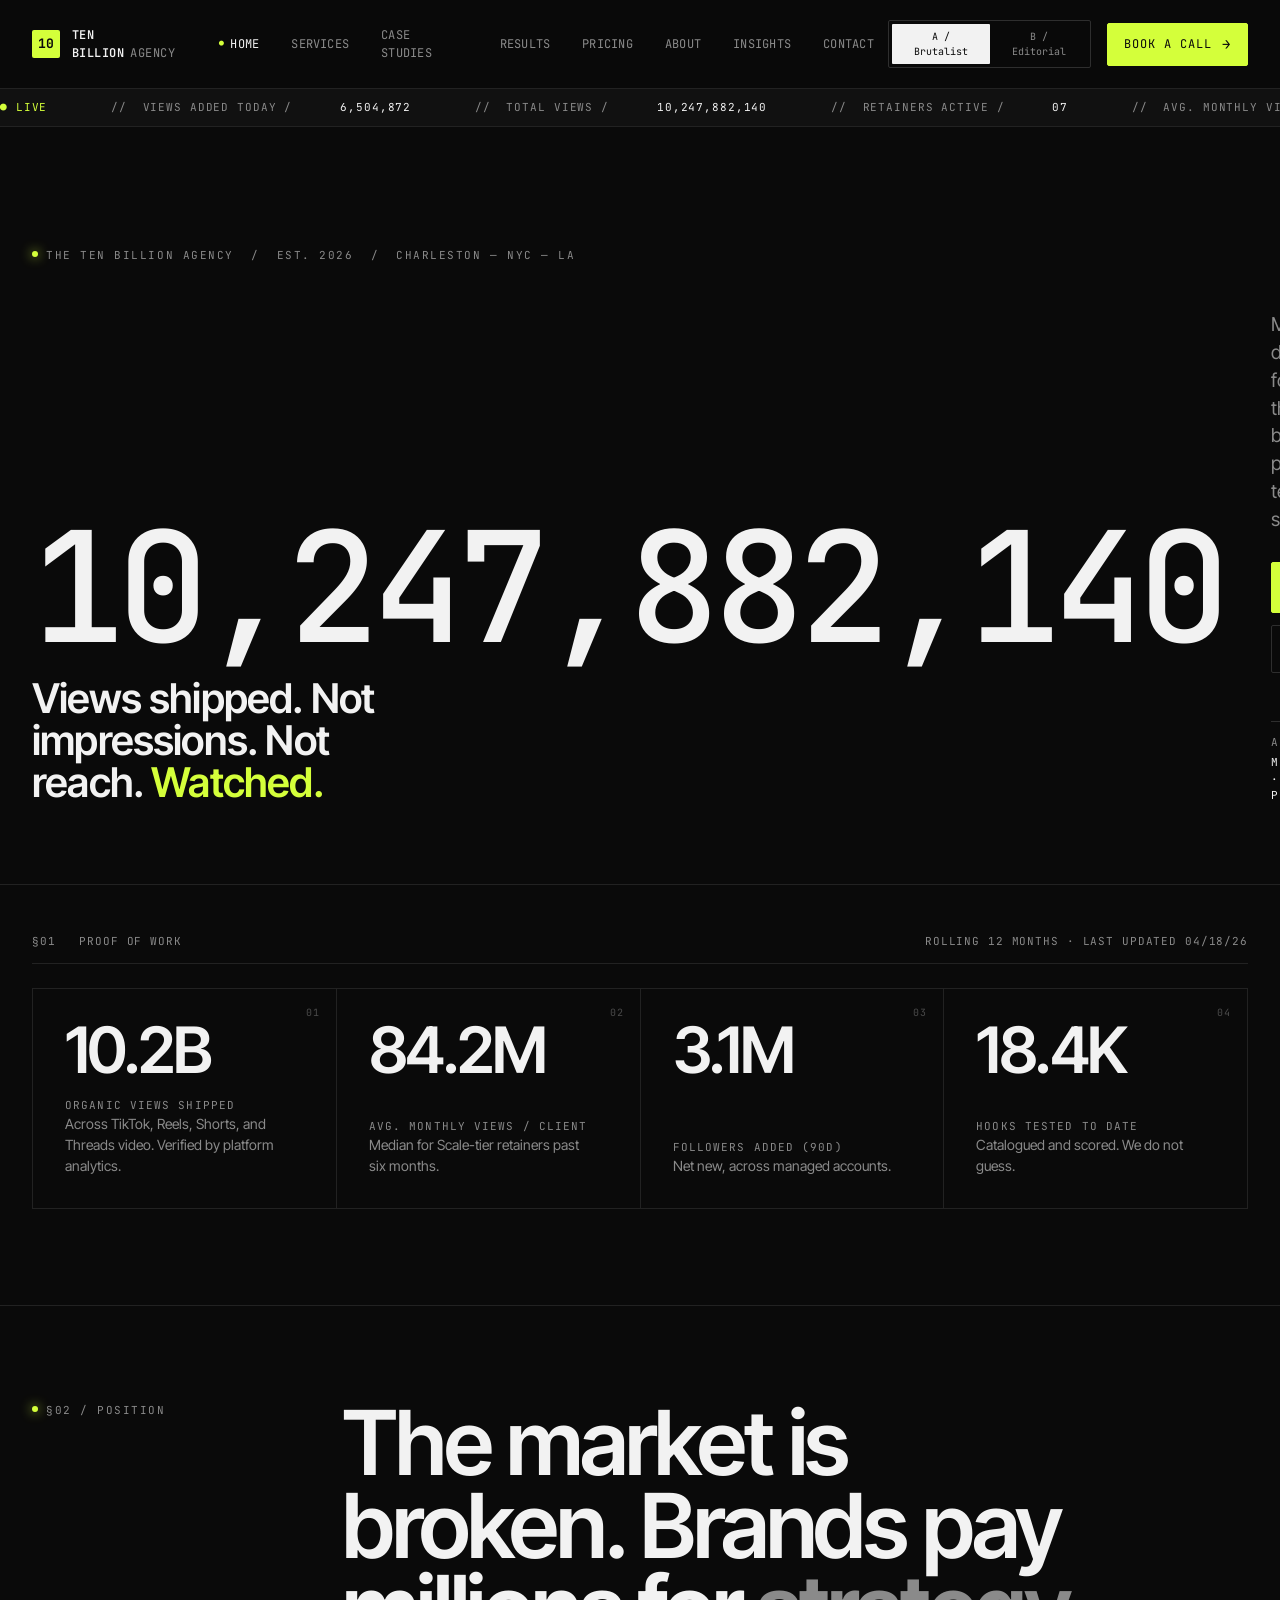
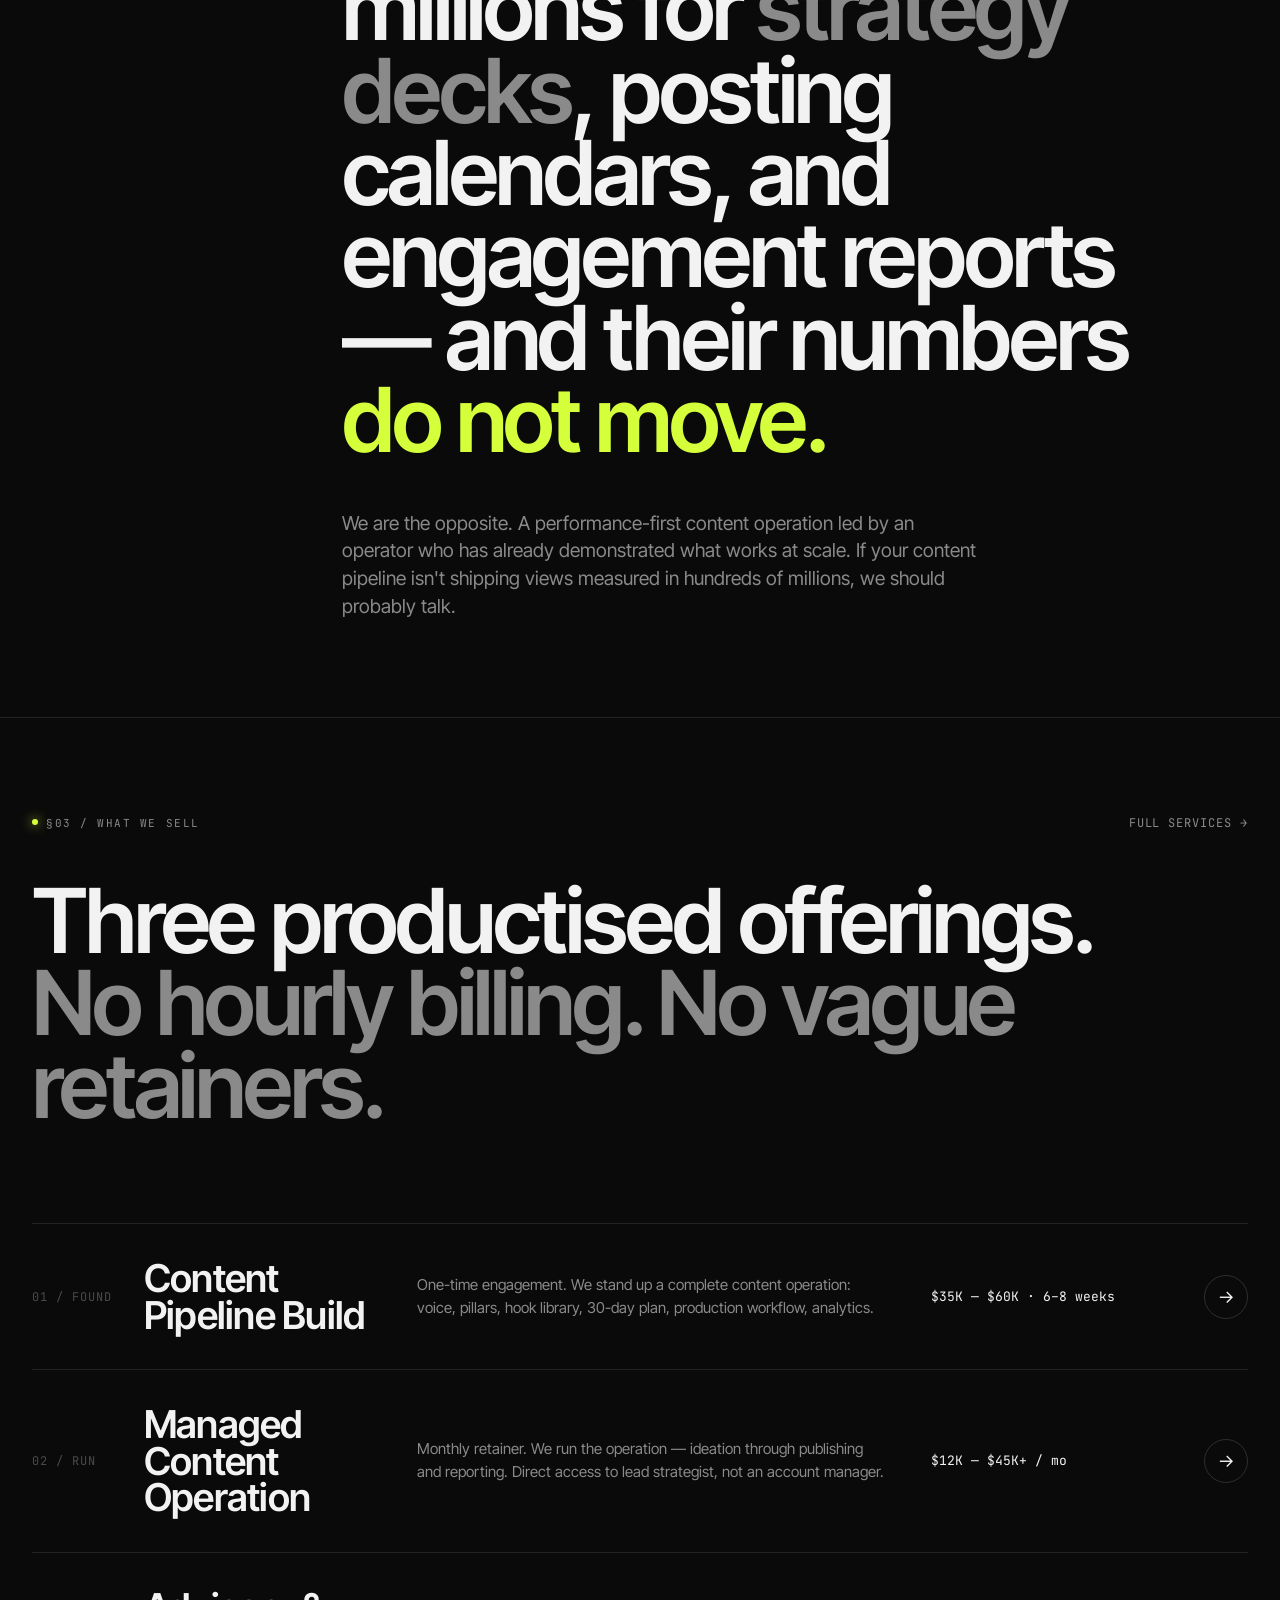
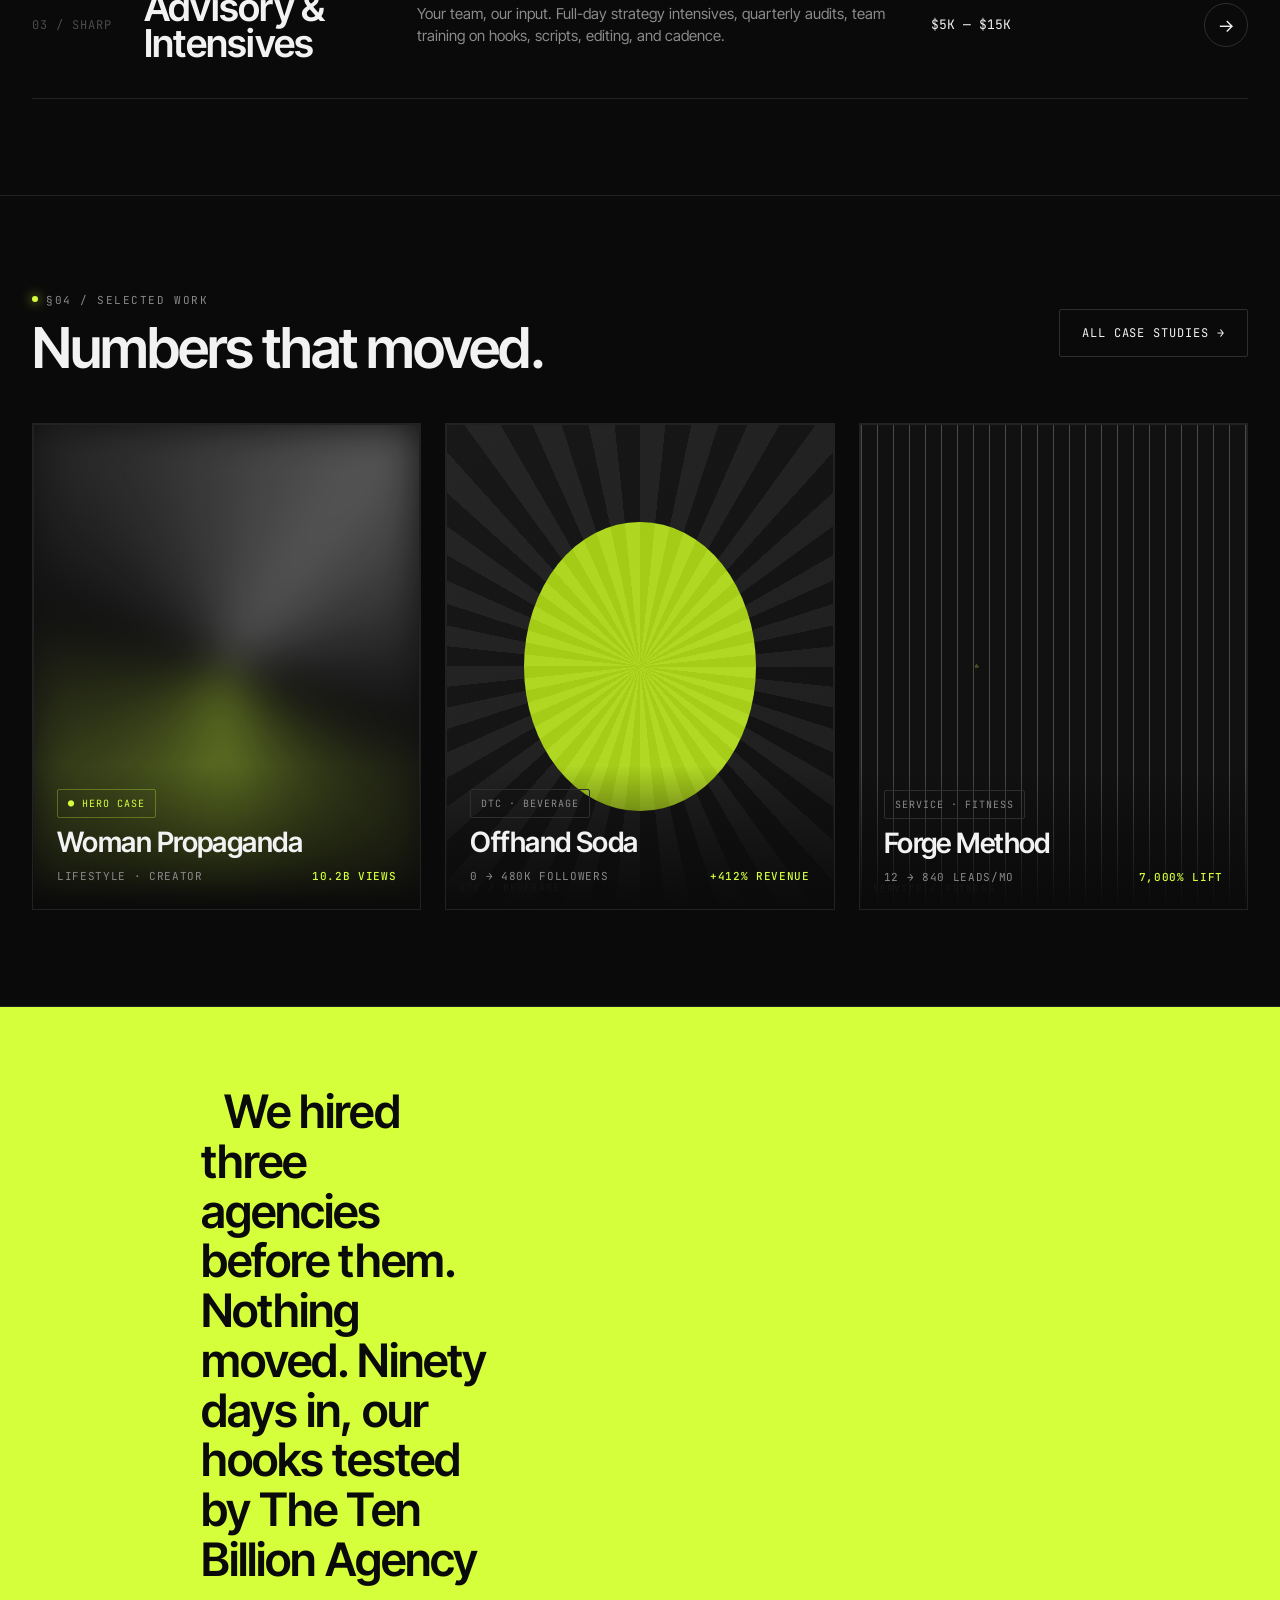
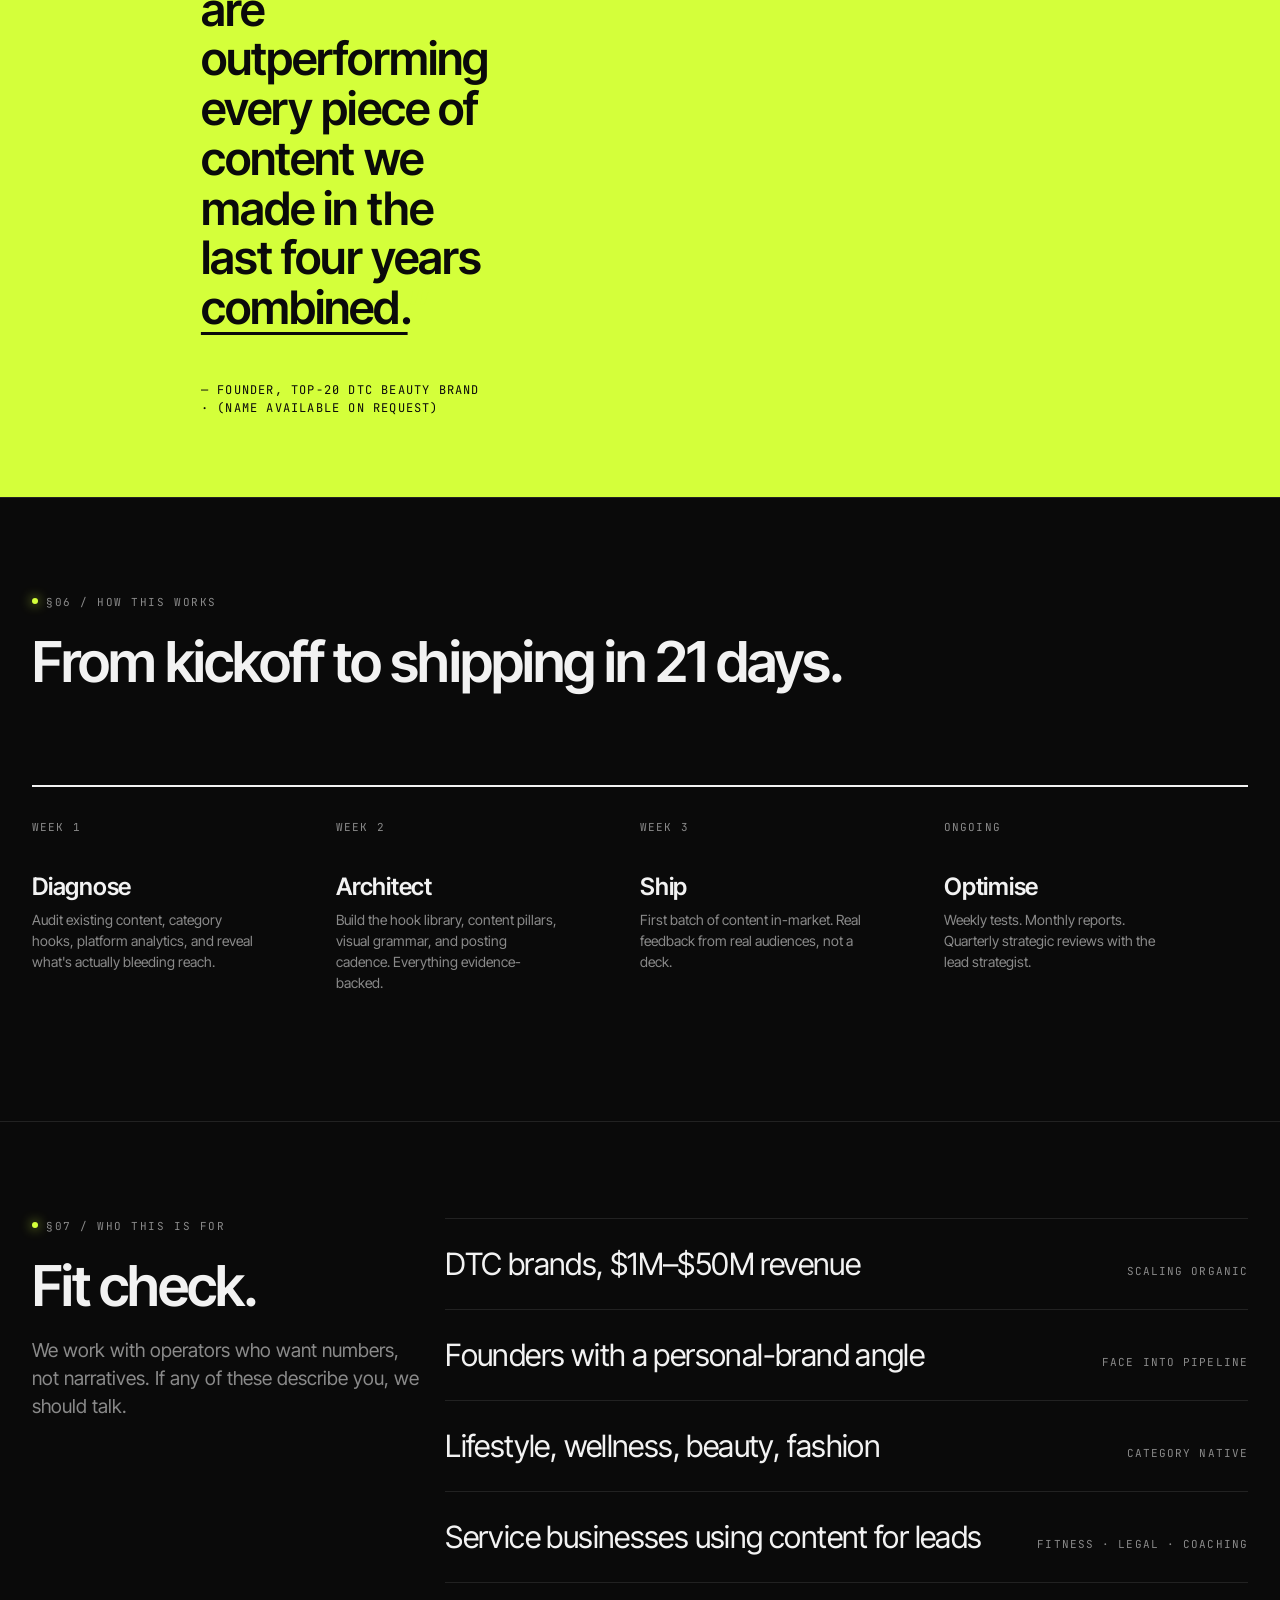
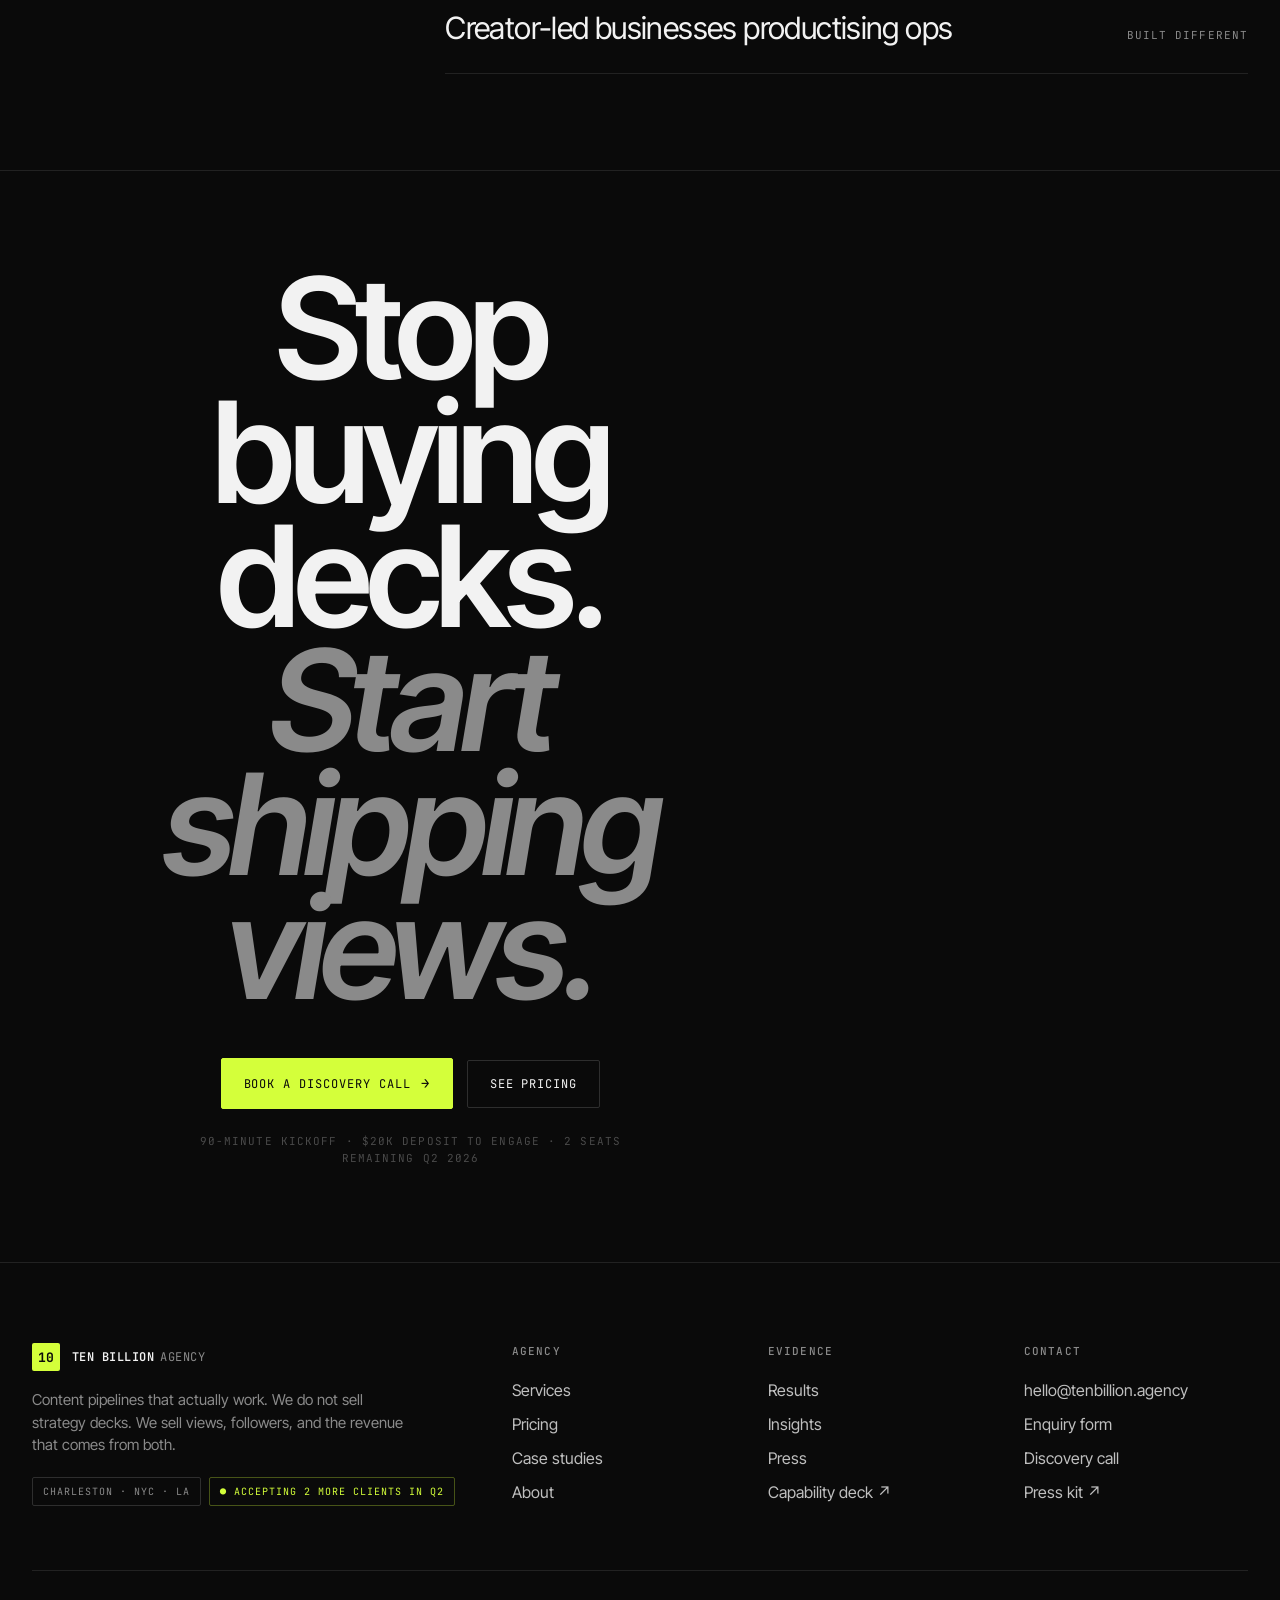
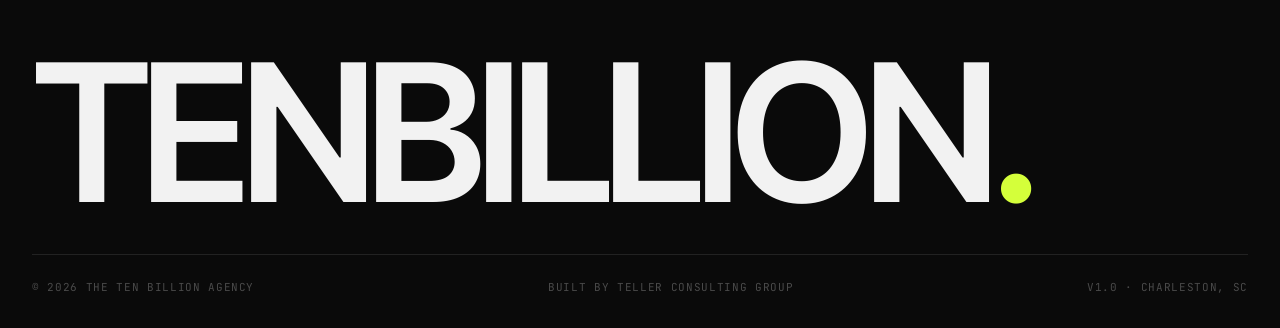
==== index.html @ 40daa2c4 "Implement index.html for The Ten Billion Agency Self-contained home page with inline CSS/JS. Include" ====
<!DOCTYPE html>
<html lang="en" data-direction="a">
<head>
<meta charset="UTF-8" />
<meta name="viewport" content="width=device-width, initial-scale=1.0" />
<title>The Ten Billion Agency — Content pipelines that actually work</title>
<link rel="preconnect" href="https://fonts.googleapis.com">
<link rel="preconnect" href="https://fonts.gstatic.com" crossorigin>
<link href="https://fonts.googleapis.com/css2?family=Inter+Tight:wght@400;500;600;700&family=Instrument+Serif:ital@0;1&family=JetBrains+Mono:wght@400;500;600&display=swap" rel="stylesheet">
<style>
/* ============================================================
   THE TEN BILLION AGENCY
   Two directions switched via [data-direction="a"|"b"] on <html>
   A = Performance Brutalist (black + lime)
   B = Editorial Operator (off-white + ink + lime accent)
   ============================================================ */

:root {
  --lime: #d4ff3a;
  --lime-dim: #b8e030;
  --mono: 'JetBrains Mono', ui-monospace, SFMono-Regular, Menlo, monospace;
  --grotesk: 'Neue Haas Grotesk Text Pro', 'Inter Tight', 'Helvetica Neue', Helvetica, Arial, sans-serif;
  --display: 'Instrument Serif', 'Times New Roman', serif;
  --ease: cubic-bezier(0.22, 1, 0.36, 1);
}

/* Direction A — Performance Brutalist */
html[data-direction="a"] {
  --bg: #0a0a0a;
  --bg-2: #111111;
  --bg-3: #181818;
  --fg: #f2f2f2;
  --fg-dim: #8a8a8a;
  --fg-mute: #4a4a4a;
  --rule: #222;
  --rule-strong: #2e2e2e;
  --accent: var(--lime);
  --accent-ink: #0a0a0a;
  --headline-font: var(--grotesk);
  --headline-weight: 600;
  --headline-tracking: -0.035em;
}

/* Direction B — Editorial Operator */
html[data-direction="b"] {
  --bg: #f3efe7;
  --bg-2: #ece7dc;
  --bg-3: #e3ddce;
  --fg: #141210;
  --fg-dim: #5c554b;
  --fg-mute: #928a7c;
  --rule: #d4ccbb;
  --rule-strong: #a89f8d;
  --accent: #1a1714;
  --accent-ink: var(--lime);
  --headline-font: var(--display);
  --headline-weight: 400;
  --headline-tracking: -0.02em;
}

* { box-sizing: border-box; margin: 0; padding: 0; }
html, body { background: var(--bg); color: var(--fg); }
body {
  font-family: var(--grotesk);
  font-size: 16px;
  line-height: 1.5;
  -webkit-font-smoothing: antialiased;
  -moz-osx-font-smoothing: grayscale;
  transition: background 0.4s var(--ease), color 0.4s var(--ease);
  min-height: 100vh;
  overflow-x: hidden;
}

a { color: inherit; text-decoration: none; }
img, svg { display: block; max-width: 100%; }
button { font: inherit; color: inherit; background: none; border: 0; cursor: pointer; }
input, textarea, select { font: inherit; color: inherit; }

/* ─────────────── TYPE ─────────────── */
.mono { font-family: var(--mono); font-feature-settings: "ss01", "zero"; }
.eyebrow {
  font-family: var(--mono);
  font-size: 11px;
  letter-spacing: 0.14em;
  text-transform: uppercase;
  color: var(--fg-dim);
}
.eyebrow .dot {
  display: inline-block; width: 6px; height: 6px; border-radius: 50%;
  background: var(--lime); margin-right: 8px; vertical-align: 2px;
  box-shadow: 0 0 12px var(--lime);
}

h1, h2, h3, h4 {
  font-family: var(--headline-font);
  font-weight: var(--headline-weight);
  letter-spacing: var(--headline-tracking);
  line-height: 0.95;
  text-wrap: balance;
}
html[data-direction="b"] h1,
html[data-direction="b"] h2,
html[data-direction="b"] h3 { line-height: 1.02; }

.display-xl { font-size: clamp(64px, 11vw, 180px); letter-spacing: -0.045em; line-height: 0.88; }
.display-lg { font-size: clamp(48px, 7vw, 112px); letter-spacing: -0.035em; line-height: 0.92; }
.display-md { font-size: clamp(36px, 4.4vw, 72px); line-height: 0.98; }
.display-sm { font-size: clamp(28px, 2.6vw, 44px); }

.lede {
  font-size: clamp(18px, 1.5vw, 22px);
  line-height: 1.45;
  color: var(--fg-dim);
  max-width: 58ch;
  text-wrap: pretty;
}
html[data-direction="b"] .lede { color: var(--fg); opacity: 0.72; }

/* ─────────────── LAYOUT ─────────────── */
.wrap { width: 100%; max-width: 1480px; margin: 0 auto; padding: 0 32px; }
@media (max-width: 720px) { .wrap { padding: 0 20px; } }

section { padding: 96px 0; border-top: 1px solid var(--rule); }
section.flush { padding: 0; border-top: 0; }
section:first-of-type { border-top: 0; }

.grid { display: grid; gap: 24px; }
.grid-12 { grid-template-columns: repeat(12, 1fr); }
.grid-6  { grid-template-columns: repeat(6, 1fr); }
.grid-4  { grid-template-columns: repeat(4, 1fr); }
.grid-3  { grid-template-columns: repeat(3, 1fr); }
.grid-2  { grid-template-columns: 1fr 1fr; }

@media (max-width: 960px) {
  .grid-12, .grid-6 { grid-template-columns: repeat(6, 1fr); }
  .grid-4, .grid-3 { grid-template-columns: repeat(2, 1fr); }
  .grid-2 { grid-template-columns: 1fr; }
}
@media (max-width: 600px) {
  .grid-12, .grid-6, .grid-4, .grid-3 { grid-template-columns: 1fr; }
  section { padding: 64px 0; }
}

.col-6 { grid-column: span 6; }
.col-4 { grid-column: span 4; }
.col-3 { grid-column: span 3; }
.col-8 { grid-column: span 8; }
.col-12 { grid-column: span 12; }
@media (max-width: 960px) { .col-8, .col-6, .col-4, .col-3 { grid-column: span 6; } }
@media (max-width: 600px) { .col-8, .col-6, .col-4, .col-3 { grid-column: span 1; } }

/* ─────────────── NAV ─────────────── */
.nav {
  position: sticky; top: 0; z-index: 50;
  background: color-mix(in oklab, var(--bg), transparent 8%);
  backdrop-filter: blur(14px);
  border-bottom: 1px solid var(--rule);
}
.nav-inner {
  display: flex; align-items: center; justify-content: space-between;
  padding: 18px 32px;
}
.logo {
  display: flex; align-items: center; gap: 12px;
  font-family: var(--mono); font-size: 12px; letter-spacing: 0.04em;
  text-transform: uppercase;
}
.logo-mark {
  width: 28px; height: 28px;
  display: grid; place-items: center;
  background: var(--accent); color: var(--accent-ink);
  font-family: var(--mono); font-size: 13px; font-weight: 700;
  letter-spacing: -0.02em;
  border-radius: 2px;
}
html[data-direction="b"] .logo-mark { border-radius: 50%; }
.logo-name strong { font-weight: 600; }
.logo-name span { color: var(--fg-dim); margin-left: 6px; }

.nav-links {
  display: flex; gap: 4px; align-items: center;
  font-family: var(--mono); font-size: 12px; letter-spacing: 0.02em;
  text-transform: uppercase;
}
.nav-links a {
  padding: 8px 14px; border-radius: 2px;
  color: var(--fg-dim);
  transition: color 0.2s, background 0.2s;
}
.nav-links a:hover { color: var(--fg); }
.nav-links a.active { color: var(--fg); }
.nav-links a.active::before {
  content: "●"; color: var(--lime); margin-right: 6px; font-size: 8px;
  vertical-align: 2px;
}

.nav-right { display: flex; align-items: center; gap: 16px; }

/* Direction toggle */
.dir-toggle {
  display: flex; align-items: center; gap: 0;
  padding: 3px; border: 1px solid var(--rule-strong);
  border-radius: 2px;
  font-family: var(--mono); font-size: 10px; letter-spacing: 0.08em;
  text-transform: uppercase;
}
.dir-toggle button {
  padding: 5px 10px; color: var(--fg-dim);
  border-radius: 1px;
  transition: all 0.2s;
}
.dir-toggle button.on { background: var(--fg); color: var(--bg); }

@media (max-width: 860px) {
  .nav-links { display: none; }
}

/* ─────────────── BUTTONS ─────────────── */
.btn {
  display: inline-flex; align-items: center; gap: 10px;
  padding: 14px 22px;
  font-family: var(--mono); font-size: 12px;
  letter-spacing: 0.08em; text-transform: uppercase;
  border-radius: 2px;
  transition: all 0.2s var(--ease);
  white-space: nowrap;
}
.btn-primary {
  background: var(--lime); color: #0a0a0a;
  border: 1px solid var(--lime);
}
.btn-primary:hover { background: var(--lime-dim); border-color: var(--lime-dim); transform: translateY(-1px); }
.btn-ghost {
  border: 1px solid var(--rule-strong); color: var(--fg);
}
.btn-ghost:hover { border-color: var(--fg); }
.btn .arrow { font-size: 14px; transition: transform 0.2s; }
.btn:hover .arrow { transform: translateX(3px); }

/* ─────────────── TICKER ─────────────── */
.ticker {
  background: var(--bg-2);
  border-bottom: 1px solid var(--rule);
  overflow: hidden;
  padding: 10px 0;
  font-family: var(--mono); font-size: 11px; letter-spacing: 0.08em;
  text-transform: uppercase;
  color: var(--fg-dim);
}
.ticker-track {
  display: flex; gap: 48px; white-space: nowrap;
  animation: tkr 90s linear infinite;
}
.ticker span.hl { color: var(--lime); }
.ticker span.v { color: var(--fg); }
@keyframes tkr { to { transform: translateX(-50%); } }

/* ─────────────── FOOTER ─────────────── */
footer.foot {
  border-top: 1px solid var(--rule);
  padding: 80px 0 32px;
  background: var(--bg);
}
.foot-top {
  display: grid; grid-template-columns: 2fr 1fr 1fr 1fr; gap: 32px;
  padding-bottom: 64px;
}
.foot-bottom {
  display: flex; justify-content: space-between; align-items: center;
  padding-top: 24px; border-top: 1px solid var(--rule);
  font-family: var(--mono); font-size: 11px; letter-spacing: 0.06em;
  color: var(--fg-mute); text-transform: uppercase;
}
.foot-col h5 {
  font-family: var(--mono); font-size: 11px; letter-spacing: 0.1em;
  text-transform: uppercase; color: var(--fg-dim);
  margin-bottom: 18px; font-weight: 500;
}
.foot-col ul { list-style: none; display: flex; flex-direction: column; gap: 10px; }
.foot-col a { color: var(--fg); opacity: 0.78; }
.foot-col a:hover { opacity: 1; color: var(--lime); }
.foot-mega {
  font-family: var(--headline-font); font-weight: var(--headline-weight);
  font-size: clamp(80px, 15vw, 240px); line-height: 0.85;
  letter-spacing: -0.05em;
  padding: 80px 0 40px;
  border-top: 1px solid var(--rule);
}
@media (max-width: 860px) { .foot-top { grid-template-columns: 1fr 1fr; } }
@media (max-width: 500px) { .foot-top { grid-template-columns: 1fr; } }

/* ─────────────── CARDS / UTILITY ─────────────── */
.card {
  border: 1px solid var(--rule);
  padding: 32px;
  background: var(--bg-2);
  position: relative;
  transition: border-color 0.2s, background 0.2s;
}
.card:hover { border-color: var(--rule-strong); }

.chip {
  display: inline-flex; align-items: center; gap: 8px;
  padding: 6px 10px; border: 1px solid var(--rule-strong);
  font-family: var(--mono); font-size: 10px; letter-spacing: 0.1em;
  text-transform: uppercase; color: var(--fg-dim);
  border-radius: 2px;
}
.chip.accent { color: var(--lime); border-color: color-mix(in oklab, var(--lime), transparent 70%); }

.hairline { height: 1px; background: var(--rule); width: 100%; }

.stat-num {
  font-family: var(--headline-font); font-weight: var(--headline-weight);
  letter-spacing: -0.04em; line-height: 0.9;
}

.rule-label {
  display: flex; justify-content: space-between; align-items: baseline;
  font-family: var(--mono); font-size: 11px; letter-spacing: 0.08em;
  text-transform: uppercase; color: var(--fg-dim);
  padding-bottom: 14px; margin-bottom: 24px;
  border-bottom: 1px solid var(--rule);
}

/* ─────────────── HERO COUNTER ─────────────── */
.hero {
  padding: 120px 0 80px;
  position: relative;
  overflow: hidden;
}
.hero-grid {
  display: grid; grid-template-columns: 1.4fr 1fr; gap: 48px;
  align-items: end;
}
@media (max-width: 960px) { .hero-grid { grid-template-columns: 1fr; } }

.counter {
  font-family: var(--mono);
  font-size: clamp(56px, 12vw, 190px);
  letter-spacing: -0.045em;
  line-height: 0.88;
  color: var(--fg);
  font-weight: 500;
  font-variant-numeric: tabular-nums;
}
html[data-direction="b"] .counter {
  font-family: var(--display);
  font-weight: 400;
}
.counter .u { color: var(--lime); }

.hero-sub {
  font-family: var(--headline-font); font-weight: var(--headline-weight);
  font-size: clamp(28px, 3.2vw, 52px);
  line-height: 1.02; letter-spacing: -0.02em;
  margin-top: 24px;
  max-width: 22ch; text-wrap: balance;
}

/* ─────────────── ABSTRACT VISUAL PLACEHOLDERS ─────────────── */
.abstract {
  position: relative;
  aspect-ratio: 4/5;
  overflow: hidden;
  background: var(--bg-2);
  border: 1px solid var(--rule);
}
.abstract.wide { aspect-ratio: 16/10; }
.abstract.square { aspect-ratio: 1; }

/* Placeholder label in corner */
.abstract::after {
  content: attr(data-label);
  position: absolute; left: 12px; bottom: 12px;
  font-family: var(--mono); font-size: 10px; letter-spacing: 0.12em;
  text-transform: uppercase; color: var(--fg-mute);
  z-index: 2;
}

/* ─────────────── FORMS ─────────────── */
.field { display: flex; flex-direction: column; gap: 8px; margin-bottom: 20px; }
.field label {
  font-family: var(--mono); font-size: 11px; letter-spacing: 0.1em;
  text-transform: uppercase; color: var(--fg-dim);
}
.field input, .field textarea, .field select {
  background: transparent;
  border: 0;
  border-bottom: 1px solid var(--rule-strong);
  padding: 10px 0;
  font-size: 18px;
  color: var(--fg);
  outline: none;
  transition: border-color 0.2s;
  font-family: var(--grotesk);
}
.field input:focus, .field textarea:focus, .field select:focus {
  border-color: var(--lime);
}
.field textarea { resize: vertical; min-height: 100px; }
.field input::placeholder, .field textarea::placeholder { color: var(--fg-mute); }

.radio-grid { display: grid; grid-template-columns: repeat(2, 1fr); gap: 8px; }
.radio-grid label {
  display: flex; align-items: center; gap: 10px;
  padding: 14px 16px; border: 1px solid var(--rule-strong);
  cursor: pointer; transition: all 0.15s;
  font-size: 14px; text-transform: none; letter-spacing: 0; color: var(--fg);
  font-family: var(--grotesk);
}
.radio-grid label:hover { border-color: var(--fg); }
.radio-grid input { display: none; }
.radio-grid input:checked + span { color: var(--lime); }
.radio-grid label:has(input:checked) { border-color: var(--lime); background: color-mix(in oklab, var(--lime), transparent 94%); }

/* ─────────────── ABSTRACT GENERATIVE PATTERNS ─────────────── */
/* These are CSS-only abstract graphics appropriate for an agency */

.abstract-1::before {
  content: ""; position: absolute; inset: 0;
  background:
    repeating-linear-gradient(90deg, var(--fg) 0 1px, transparent 1px 16px),
    radial-gradient(circle at 30% 50%, var(--lime) 0 2px, transparent 2px);
  opacity: 0.25;
  mix-blend-mode: screen;
}
html[data-direction="b"] .abstract-1::before { mix-blend-mode: multiply; opacity: 0.2; }

.abstract-2::before {
  content: ""; position: absolute; inset: 0;
  background: conic-gradient(from 180deg at 50% 50%,
    color-mix(in oklab, var(--lime), transparent 60%),
    transparent 30%,
    color-mix(in oklab, var(--fg), transparent 70%) 60%,
    transparent 80%,
    color-mix(in oklab, var(--lime), transparent 60%));
  filter: blur(20px);
}

.abstract-3::before {
  content: ""; position: absolute; inset: 0;
  background:
    linear-gradient(90deg, transparent 49%, var(--fg) 49% 51%, transparent 51%),
    linear-gradient(0deg, transparent 49%, var(--fg) 49% 51%, transparent 51%);
  opacity: 0.15;
}
.abstract-3::after {
  content: attr(data-label); /* keeps label */
}
.abstract-3 .dot-field {
  position: absolute; inset: 0;
  background-image: radial-gradient(var(--lime) 1px, transparent 1.5px);
  background-size: 24px 24px;
  opacity: 0.5;
}

.abstract-4 {
  background: linear-gradient(135deg, var(--bg-3), var(--bg-2));
}
.abstract-4::before {
  content: ""; position: absolute; inset: -20%;
  background:
    repeating-conic-gradient(from 0deg, var(--fg) 0deg 6deg, transparent 6deg 12deg);
  opacity: 0.06;
  animation: spin 120s linear infinite;
}
.abstract-4::after {
  content: attr(data-label);
}
.abstract-4 .core {
  position: absolute; inset: 20%;
  background: var(--lime);
  border-radius: 50%;
  opacity: 0.92;
  mix-blend-mode: difference;
}
html[data-direction="b"] .abstract-4 .core { mix-blend-mode: multiply; opacity: 0.85; }

@keyframes spin { to { transform: rotate(360deg); } }

/* ─────────────── FADE IN ─────────────── */
.fade-in { opacity: 0; transform: translateY(12px); transition: opacity .6s var(--ease), transform .6s var(--ease); }
.fade-in.in { opacity: 1; transform: none; }

/* ─────────────── SELECTION ─────────────── */
::selection { background: var(--lime); color: #0a0a0a; }

/* ─────────────── HOME SPECIFIC ─────────────── */
.metric-grid {
  display: grid; grid-template-columns: repeat(4, 1fr);
  border-left: 1px solid var(--rule);
  border-top: 1px solid var(--rule);
}
.metric {
  padding: 32px;
  border-right: 1px solid var(--rule);
  border-bottom: 1px solid var(--rule);
  display: flex; flex-direction: column; gap: 12px;
  min-height: 220px;
  justify-content: space-between;
  position: relative;
  overflow: hidden;
}
.metric .m-num {
  font-family: var(--headline-font); font-weight: var(--headline-weight);
  font-size: clamp(44px, 5vw, 84px);
  line-height: 0.9; letter-spacing: -0.04em;
}
.metric .m-label {
  font-family: var(--mono); font-size: 11px; letter-spacing: 0.1em;
  text-transform: uppercase; color: var(--fg-dim);
}
.metric .m-sub { font-size: 14px; color: var(--fg-dim); max-width: 28ch; }
.metric .m-tag {
  position: absolute; top: 16px; right: 16px;
  font-family: var(--mono); font-size: 10px;
  letter-spacing: 0.1em; color: var(--fg-mute);
}
@media (max-width: 960px) { .metric-grid { grid-template-columns: repeat(2, 1fr); } }
@media (max-width: 500px) { .metric-grid { grid-template-columns: 1fr; } }

/* Service row */
.service-row {
  display: grid; grid-template-columns: 80px 1fr 2fr 1fr auto;
  gap: 32px; align-items: center;
  padding: 36px 0;
  border-top: 1px solid var(--rule);
  transition: padding 0.3s var(--ease), background 0.3s;
}
.service-row:last-child { border-bottom: 1px solid var(--rule); }
.service-row:hover { padding-left: 16px; padding-right: 16px; }
.service-row .num {
  font-family: var(--mono); font-size: 12px; color: var(--fg-mute);
  letter-spacing: 0.08em;
}
.service-row h3 {
  font-family: var(--headline-font); font-weight: var(--headline-weight);
  font-size: clamp(28px, 3vw, 44px); letter-spacing: -0.02em;
}
.service-row .desc { font-size: 15px; color: var(--fg-dim); max-width: 52ch; }
.service-row .price { font-family: var(--mono); font-size: 13px; color: var(--fg); }
.service-row .arrow-cta {
  width: 44px; height: 44px;
  border: 1px solid var(--rule-strong);
  display: grid; place-items: center;
  border-radius: 50%; font-size: 18px;
  transition: all 0.2s;
}
.service-row:hover .arrow-cta { background: var(--lime); color: #0a0a0a; border-color: var(--lime); }
@media (max-width: 900px) {
  .service-row { grid-template-columns: 1fr; gap: 12px; padding: 28px 0; }
  .service-row:hover { padding-left: 0; padding-right: 0; }
}

/* Case card */
.case-card {
  position: relative;
  aspect-ratio: 4/5;
  overflow: hidden;
  background: var(--bg-2);
  border: 1px solid var(--rule);
  cursor: pointer;
  transition: transform 0.3s var(--ease);
}
.case-card:hover { transform: translateY(-4px); }
.case-card .case-vis {
  position: absolute; inset: 0;
}
.case-card .case-meta {
  position: absolute; inset: auto 0 0 0; z-index: 2;
  padding: 24px;
  background: linear-gradient(to top, color-mix(in oklab, var(--bg), transparent 0%), transparent);
}
.case-card .case-title {
  font-family: var(--headline-font); font-weight: var(--headline-weight);
  font-size: 28px; letter-spacing: -0.02em; line-height: 1;
}
.case-card .case-row {
  display: flex; justify-content: space-between;
  margin-top: 12px;
  font-family: var(--mono); font-size: 11px;
  color: var(--fg-dim); letter-spacing: 0.06em; text-transform: uppercase;
}
.case-card .case-stat { color: var(--lime); font-weight: 500; }

/* Testimonial */
.quote {
  font-family: var(--headline-font); font-weight: var(--headline-weight);
  font-size: clamp(28px, 3.6vw, 56px);
  line-height: 1.08; letter-spacing: -0.02em;
  text-wrap: balance;
}
.quote .q-mark { color: var(--lime); }

/* Process */
.process {
  display: grid; grid-template-columns: repeat(4, 1fr);
  gap: 0;
}
.process .step {
  padding: 32px 0;
  border-top: 2px solid var(--fg);
  position: relative;
}
.process .step .n {
  font-family: var(--mono); font-size: 11px; color: var(--fg-dim);
  letter-spacing: 0.1em; text-transform: uppercase;
  margin-bottom: 40px;
}
.process .step h4 {
  font-family: var(--headline-font); font-weight: var(--headline-weight);
  font-size: 24px; letter-spacing: -0.01em; margin-bottom: 10px;
}
.process .step p { font-size: 14px; color: var(--fg-dim); max-width: 28ch; }
@media (max-width: 860px) { .process { grid-template-columns: 1fr 1fr; } }
@media (max-width: 500px) { .process { grid-template-columns: 1fr; } }

/* Big callout banner */
.banner {
  background: var(--lime);
  color: #0a0a0a;
  padding: 80px 0;
  overflow: hidden;
}
.banner h2 {
  font-family: var(--headline-font); font-weight: var(--headline-weight);
  font-size: clamp(40px, 7vw, 120px);
  letter-spacing: -0.04em; line-height: 0.92;
}
html[data-direction="b"] .banner { background: #141210; color: #f3efe7; }
html[data-direction="b"] .banner h2 { color: #f3efe7; }

/* utility */
.stack { display: flex; flex-direction: column; }
.stack.gap-sm { gap: 12px; } .stack.gap-md { gap: 24px; } .stack.gap-lg { gap: 48px; }
.flex { display: flex; }
.flex.center { align-items: center; justify-content: center; }
.flex.between { justify-content: space-between; align-items: center; }
.mt-sm { margin-top: 12px; } .mt-md { margin-top: 24px; } .mt-lg { margin-top: 48px; } .mt-xl { margin-top: 96px; }
.mb-sm { margin-bottom: 12px; } .mb-md { margin-bottom: 24px; } .mb-lg { margin-bottom: 48px; } .mb-xl { margin-bottom: 96px; }
.text-dim { color: var(--fg-dim); }
.text-accent { color: var(--lime); }
.text-center { text-align: center; }
.uppercase { text-transform: uppercase; letter-spacing: 0.08em; }

/* ── MISC ── */
.pill-row { display: flex; flex-wrap: wrap; gap: 8px; }

/* Services page */
.service-detail {
  display: grid; grid-template-columns: 1fr 2fr; gap: 48px;
  padding: 64px 0;
  border-top: 1px solid var(--rule);
}
.service-detail h3 {
  font-family: var(--headline-font); font-weight: var(--headline-weight);
  font-size: clamp(32px, 4vw, 56px);
  letter-spacing: -0.02em;
}
.service-detail ul { list-style: none; display: flex; flex-direction: column; gap: 14px; }
.service-detail ul li {
  padding: 14px 0 14px 28px;
  border-bottom: 1px solid var(--rule);
  position: relative;
  font-size: 16px;
}
.service-detail ul li::before {
  content: "→"; position: absolute; left: 0; top: 14px;
  color: var(--lime); font-family: var(--mono);
}
.price-row {
  display: flex; justify-content: space-between; align-items: baseline;
  padding: 14px 0; border-bottom: 1px solid var(--rule);
}
.price-row .tier { font-family: var(--mono); font-size: 12px; text-transform: uppercase; letter-spacing: 0.1em; color: var(--fg-dim); }
.price-row .amount { font-family: var(--headline-font); font-size: 28px; }
@media (max-width: 760px) { .service-detail { grid-template-columns: 1fr; gap: 24px; } }

/* Pricing table */
.ptable {
  width: 100%; border-collapse: collapse;
  font-size: 15px;
}
.ptable th, .ptable td {
  text-align: left; padding: 20px 16px;
  border-bottom: 1px solid var(--rule);
  vertical-align: top;
}
.ptable th {
  font-family: var(--mono); font-size: 11px;
  letter-spacing: 0.1em; text-transform: uppercase;
  color: var(--fg-dim); font-weight: 500;
  border-bottom: 1px solid var(--rule-strong);
}
.ptable td.price {
  font-family: var(--headline-font); font-size: 24px;
  letter-spacing: -0.01em;
  white-space: nowrap;
}

/* Mobile nav */
.mnav-btn {
  display: none;
  font-family: var(--mono); font-size: 11px; letter-spacing: 0.08em;
  text-transform: uppercase;
  padding: 8px 12px; border: 1px solid var(--rule-strong);
  border-radius: 2px;
}
@media (max-width: 860px) { .mnav-btn { display: block; } }

/* Scroll progress */
.scroll-prog {
  position: fixed; top: 0; left: 0; height: 2px; background: var(--lime);
  z-index: 100; width: 0%;
  transition: width 0.1s linear;
}

</style>
</head>
<body>
<header class="nav" id="nav"></header>
<div class="ticker" id="ticker"></div>

<main>

<!-- ════════════════ HERO ════════════════ -->
<section class="hero" data-screen-label="01 Hero">
  <div class="wrap">
    <div class="eyebrow fade-in"><span class="dot"></span>THE TEN BILLION AGENCY &nbsp;/&nbsp; EST. 2026 &nbsp;/&nbsp; CHARLESTON — NYC — LA</div>

    <div class="hero-grid mt-lg">
      <div>
        <h1 class="counter fade-in" id="bigCount" aria-label="Ten billion views">10,247,882,140</h1>
        <div class="hero-sub fade-in">
          Views shipped. Not impressions. Not reach. <em style="font-style:normal;color:var(--lime)">Watched.</em>
        </div>
      </div>
      <div class="fade-in">
        <p class="lede">
          Most agencies sell strategy decks. We sell views, followers, and the revenue
          that comes from both. Built by the operator behind a portfolio that has
          crossed ten billion organic views on short-form video.
        </p>
        <div class="flex" style="gap:12px;margin-top:28px;flex-wrap:wrap">
          <a href="contact.html" class="btn btn-primary">Book a discovery call <span class="arrow">→</span></a>
          <a href="case-studies.html" class="btn btn-ghost">See the work</a>
        </div>
        <div class="mt-lg" style="display:grid;grid-template-columns:1fr 1fr;gap:16px;font-family:var(--mono);font-size:11px;letter-spacing:0.08em;text-transform:uppercase;color:var(--fg-dim)">
          <div style="border-top:1px solid var(--rule-strong);padding-top:12px">
            <div>Audited by</div>
            <div style="color:var(--fg);margin-top:4px">Meta Business · TikTok Pulse</div>
          </div>
          <div style="border-top:1px solid var(--rule-strong);padding-top:12px">
            <div>Retainer waitlist</div>
            <div style="color:var(--fg);margin-top:4px">2 seats, Q2 2026</div>
          </div>
        </div>
      </div>
    </div>
  </div>
</section>

<!-- ════════════════ METRIC GRID ════════════════ -->
<section style="padding-top:48px">
  <div class="wrap">
    <div class="rule-label">
      <span>§01 &nbsp; Proof of work</span>
      <span>Rolling 12 months · last updated 04/18/26</span>
    </div>
    <div class="metric-grid">
      <div class="metric">
        <span class="m-tag">01</span>
        <div class="m-num"><span id="m1">10.2</span>B</div>
        <div>
          <div class="m-label">Organic views shipped</div>
          <div class="m-sub">Across TikTok, Reels, Shorts, and Threads video. Verified by platform analytics.</div>
        </div>
      </div>
      <div class="metric">
        <span class="m-tag">02</span>
        <div class="m-num"><span id="m2">84.2</span>M</div>
        <div>
          <div class="m-label">Avg. monthly views / client</div>
          <div class="m-sub">Median for Scale-tier retainers past six months.</div>
        </div>
      </div>
      <div class="metric">
        <span class="m-tag">03</span>
        <div class="m-num"><span id="m3">3.1</span>M</div>
        <div>
          <div class="m-label">Followers added (90d)</div>
          <div class="m-sub">Net new, across managed accounts.</div>
        </div>
      </div>
      <div class="metric">
        <span class="m-tag">04</span>
        <div class="m-num"><span id="m4">18.4</span>K</div>
        <div>
          <div class="m-label">Hooks tested to date</div>
          <div class="m-sub">Catalogued and scored. We do not guess.</div>
        </div>
      </div>
    </div>
  </div>
</section>

<!-- ════════════════ POSITIONING STATEMENT ════════════════ -->
<section data-screen-label="02 Positioning">
  <div class="wrap">
    <div class="grid grid-12">
      <div class="col-3">
        <div class="eyebrow"><span class="dot"></span>§02 / Position</div>
      </div>
      <div class="col-8">
        <h2 class="display-lg fade-in">
          The market is broken. Brands pay millions for <span style="color:var(--fg-dim)">strategy decks</span>,
          posting calendars, and engagement reports — and their numbers <em style="font-style:normal;color:var(--lime)">do not move.</em>
        </h2>
        <p class="lede mt-lg fade-in">
          We are the opposite. A performance-first content operation led by an operator
          who has already demonstrated what works at scale. If your content pipeline
          isn't shipping views measured in hundreds of millions, we should probably talk.
        </p>
      </div>
    </div>
  </div>
</section>

<!-- ════════════════ SERVICE ROWS ════════════════ -->
<section data-screen-label="03 Services">
  <div class="wrap">
    <div class="flex between mb-lg">
      <div class="eyebrow"><span class="dot"></span>§03 / What we sell</div>
      <a href="services.html" class="mono" style="font-size:12px;letter-spacing:0.08em;text-transform:uppercase;color:var(--fg-dim)">Full services →</a>
    </div>
    <h2 class="display-lg mb-lg fade-in">Three productised offerings.<br/><span style="color:var(--fg-dim)">No hourly billing. No vague retainers.</span></h2>

    <div class="mt-xl">
      <a href="services.html#build" class="service-row">
        <span class="num">01 / FOUND</span>
        <h3>Content Pipeline Build</h3>
        <p class="desc">One-time engagement. We stand up a complete content operation: voice, pillars, hook library, 30-day plan, production workflow, analytics.</p>
        <span class="price">$35K — $60K · 6–8 weeks</span>
        <span class="arrow-cta">→</span>
      </a>
      <a href="services.html#managed" class="service-row">
        <span class="num">02 / RUN</span>
        <h3>Managed Content Operation</h3>
        <p class="desc">Monthly retainer. We run the operation — ideation through publishing and reporting. Direct access to lead strategist, not an account manager.</p>
        <span class="price">$12K — $45K+ / mo</span>
        <span class="arrow-cta">→</span>
      </a>
      <a href="services.html#advisory" class="service-row">
        <span class="num">03 / SHARP</span>
        <h3>Advisory &amp; Intensives</h3>
        <p class="desc">Your team, our input. Full-day strategy intensives, quarterly audits, team training on hooks, scripts, editing, and cadence.</p>
        <span class="price">$5K — $15K</span>
        <span class="arrow-cta">→</span>
      </a>
    </div>
  </div>
</section>

<!-- ════════════════ CASE GRID PREVIEW ════════════════ -->
<section data-screen-label="04 Case Studies">
  <div class="wrap">
    <div class="flex between mb-lg">
      <div>
        <div class="eyebrow"><span class="dot"></span>§04 / Selected work</div>
        <h2 class="display-md mt-sm fade-in">Numbers that moved.</h2>
      </div>
      <a href="case-studies.html" class="btn btn-ghost">All case studies →</a>
    </div>

    <div class="grid grid-3 mt-lg">
      <a class="case-card fade-in" href="case-studies.html#wp">
        <div class="case-vis abstract abstract-2" data-label=""></div>
        <div class="case-meta">
          <div class="chip accent">● Hero case</div>
          <div class="case-title" style="margin-top:10px">Woman Propaganda</div>
          <div class="case-row">
            <span>Lifestyle · Creator</span>
            <span class="case-stat">10.2B views</span>
          </div>
        </div>
      </a>
      <a class="case-card fade-in" href="case-studies.html#dtc">
        <div class="case-vis abstract abstract-4" data-label="DTC / beverage"><div class="core"></div></div>
        <div class="case-meta">
          <div class="chip">DTC · Beverage</div>
          <div class="case-title" style="margin-top:10px">Offhand Soda</div>
          <div class="case-row">
            <span>0 → 480K followers</span>
            <span class="case-stat">+412% revenue</span>
          </div>
        </div>
      </a>
      <a class="case-card fade-in" href="case-studies.html#fitness">
        <div class="case-vis abstract abstract-1" data-label="Service / fitness"></div>
        <div class="case-meta">
          <div class="chip">Service · Fitness</div>
          <div class="case-title" style="margin-top:10px">Forge Method</div>
          <div class="case-row">
            <span>12 → 840 leads/mo</span>
            <span class="case-stat">7,000% lift</span>
          </div>
        </div>
      </a>
    </div>
  </div>
</section>

<!-- ════════════════ QUOTE ════════════════ -->
<section class="banner" data-screen-label="05 Quote">
  <div class="wrap">
    <div class="grid grid-12">
      <div class="col-8" style="grid-column-start:3">
        <p class="quote fade-in">
          <span class="q-mark">“</span>We hired three agencies before them. Nothing moved.
          Ninety days in, our hooks tested by The Ten Billion Agency are outperforming
          every piece of content we made in the last four years <em style="font-style:normal;text-decoration:underline;text-decoration-thickness:3px;text-underline-offset:8px">combined.</em><span class="q-mark">”</span>
        </p>
        <div class="mt-lg mono" style="font-size:12px;letter-spacing:0.1em;text-transform:uppercase;">
          — Founder, Top-20 DTC beauty brand · (Name available on request)
        </div>
      </div>
    </div>
  </div>
</section>

<!-- ════════════════ PROCESS ════════════════ -->
<section data-screen-label="06 Process">
  <div class="wrap">
    <div class="eyebrow mb-md"><span class="dot"></span>§06 / How this works</div>
    <h2 class="display-md mb-xl fade-in">From kickoff to shipping in 21 days.</h2>

    <div class="process">
      <div class="step fade-in">
        <div class="n">Week 1</div>
        <h4>Diagnose</h4>
        <p>Audit existing content, category hooks, platform analytics, and reveal what's actually bleeding reach.</p>
      </div>
      <div class="step fade-in">
        <div class="n">Week 2</div>
        <h4>Architect</h4>
        <p>Build the hook library, content pillars, visual grammar, and posting cadence. Everything evidence-backed.</p>
      </div>
      <div class="step fade-in">
        <div class="n">Week 3</div>
        <h4>Ship</h4>
        <p>First batch of content in-market. Real feedback from real audiences, not a deck.</p>
      </div>
      <div class="step fade-in">
        <div class="n">Ongoing</div>
        <h4>Optimise</h4>
        <p>Weekly tests. Monthly reports. Quarterly strategic reviews with the lead strategist.</p>
      </div>
    </div>
  </div>
</section>

<!-- ════════════════ ICP STRIP ════════════════ -->
<section data-screen-label="07 Fit">
  <div class="wrap">
    <div class="grid grid-12">
      <div class="col-4">
        <div class="eyebrow mb-md"><span class="dot"></span>§07 / Who this is for</div>
        <h2 class="display-md fade-in">Fit check.</h2>
        <p class="lede mt-md">We work with operators who want numbers, not narratives. If any of these describe you, we should talk.</p>
      </div>
      <div class="col-8">
        <div class="stack" style="gap:0">
          <div style="padding:22px 0;border-top:1px solid var(--rule);display:flex;justify-content:space-between;align-items:baseline;gap:24px">
            <div style="font-family:var(--headline-font);font-size:clamp(22px,2.4vw,32px);letter-spacing:-0.02em">DTC brands, $1M–$50M revenue</div>
            <span class="mono text-dim" style="font-size:11px;letter-spacing:0.1em;text-transform:uppercase">Scaling organic</span>
          </div>
          <div style="padding:22px 0;border-top:1px solid var(--rule);display:flex;justify-content:space-between;align-items:baseline;gap:24px">
            <div style="font-family:var(--headline-font);font-size:clamp(22px,2.4vw,32px);letter-spacing:-0.02em">Founders with a personal-brand angle</div>
            <span class="mono text-dim" style="font-size:11px;letter-spacing:0.1em;text-transform:uppercase">Face into pipeline</span>
          </div>
          <div style="padding:22px 0;border-top:1px solid var(--rule);display:flex;justify-content:space-between;align-items:baseline;gap:24px">
            <div style="font-family:var(--headline-font);font-size:clamp(22px,2.4vw,32px);letter-spacing:-0.02em">Lifestyle, wellness, beauty, fashion</div>
            <span class="mono text-dim" style="font-size:11px;letter-spacing:0.1em;text-transform:uppercase">Category native</span>
          </div>
          <div style="padding:22px 0;border-top:1px solid var(--rule);display:flex;justify-content:space-between;align-items:baseline;gap:24px">
            <div style="font-family:var(--headline-font);font-size:clamp(22px,2.4vw,32px);letter-spacing:-0.02em">Service businesses using content for leads</div>
            <span class="mono text-dim" style="font-size:11px;letter-spacing:0.1em;text-transform:uppercase">Fitness · legal · coaching</span>
          </div>
          <div style="padding:22px 0;border-top:1px solid var(--rule);border-bottom:1px solid var(--rule);display:flex;justify-content:space-between;align-items:baseline;gap:24px">
            <div style="font-family:var(--headline-font);font-size:clamp(22px,2.4vw,32px);letter-spacing:-0.02em">Creator-led businesses productising ops</div>
            <span class="mono text-dim" style="font-size:11px;letter-spacing:0.1em;text-transform:uppercase">Built different</span>
          </div>
        </div>
      </div>
    </div>
  </div>
</section>

<!-- ════════════════ CTA ════════════════ -->
<section data-screen-label="08 CTA">
  <div class="wrap">
    <div class="grid grid-12">
      <div class="col-8" style="grid-column-start:3">
        <h2 class="display-xl fade-in text-center" style="text-align:center">
          Stop buying decks.<br/>
          <span style="color:var(--fg-dim);font-style:italic">Start shipping views.</span>
        </h2>
        <div class="flex center mt-lg" style="gap:14px;flex-wrap:wrap">
          <a href="contact.html" class="btn btn-primary">Book a discovery call <span class="arrow">→</span></a>
          <a href="pricing.html" class="btn btn-ghost">See pricing</a>
        </div>
        <p class="text-center mt-md mono" style="font-size:11px;letter-spacing:0.1em;text-transform:uppercase;color:var(--fg-mute)">
          90-minute kickoff · $20K deposit to engage · 2 seats remaining Q2 2026
        </p>
      </div>
    </div>
  </div>
</section>

</main>

<footer class="foot" id="foot"></footer>

<script>window.PAGE = 'home';</script>
<script>
/* ==================== THE TEN BILLION AGENCY — shared JS ==================== */

/* Direction persistence */
(function() {
  const saved = localStorage.getItem('tba-direction') || 'a';
  document.documentElement.setAttribute('data-direction', saved);
})();

function setDirection(d) {
  document.documentElement.setAttribute('data-direction', d);
  localStorage.setItem('tba-direction', d);
  document.querySelectorAll('.dir-toggle button').forEach(b => {
    b.classList.toggle('on', b.dataset.dir === d);
  });
}

/* Render shared chrome (nav, footer, ticker). Pages set window.PAGE = 'home' etc. */
const NAV_ITEMS = [
  { href: 'index.html', label: 'Home', key: 'home' },
  { href: 'services.html', label: 'Services', key: 'services' },
  { href: 'case-studies.html', label: 'Case Studies', key: 'case' },
  { href: 'results.html', label: 'Results', key: 'results' },
  { href: 'pricing.html', label: 'Pricing', key: 'pricing' },
  { href: 'about.html', label: 'About', key: 'about' },
  { href: 'insights.html', label: 'Insights', key: 'insights' },
  { href: 'contact.html', label: 'Contact', key: 'contact' },
];

function renderNav() {
  const active = window.PAGE || 'home';
  const host = document.getElementById('nav');
  if (!host) return;
  host.innerHTML = `
    <div class="nav-inner wrap" style="max-width:1480px;padding:18px 32px">
      <a href="index.html" class="logo" aria-label="The Ten Billion Agency">
        <span class="logo-mark">10</span>
        <span class="logo-name"><strong>TEN BILLION</strong><span>AGENCY</span></span>
      </a>
      <nav class="nav-links">
        ${NAV_ITEMS.map(n => `<a href="${n.href}" class="${active === n.key ? 'active' : ''}">${n.label}</a>`).join('')}
      </nav>
      <div class="nav-right">
        <div class="dir-toggle" role="tablist" aria-label="Visual direction">
          <button data-dir="a" onclick="setDirection('a')">A / Brutalist</button>
          <button data-dir="b" onclick="setDirection('b')">B / Editorial</button>
        </div>
        <a href="contact.html" class="btn btn-primary" style="padding:10px 16px;">Book a call <span class="arrow">→</span></a>
        <button class="mnav-btn" onclick="toggleMobileNav()">Menu</button>
      </div>
    </div>
    <div id="mnav" style="display:none;padding:16px 32px;border-top:1px solid var(--rule);">
      <div style="display:flex;flex-direction:column;gap:14px;font-family:var(--mono);font-size:12px;text-transform:uppercase;letter-spacing:0.08em">
        ${NAV_ITEMS.map(n => `<a href="${n.href}">${n.label}</a>`).join('')}
      </div>
    </div>
  `;
  setTimeout(() => {
    const current = document.documentElement.getAttribute('data-direction') || 'a';
    document.querySelectorAll('.dir-toggle button').forEach(b => {
      b.classList.toggle('on', b.dataset.dir === current);
    });
  }, 0);
}

function toggleMobileNav() {
  const m = document.getElementById('mnav');
  if (!m) return;
  m.style.display = m.style.display === 'none' ? 'block' : 'none';
}

/* Ticker */
function renderTicker() {
  const host = document.getElementById('ticker');
  if (!host) return;
  const items = [
    '<span class="hl">● LIVE</span>',
    'VIEWS ADDED TODAY / <span class="v" id="viewsToday">—</span>',
    'TOTAL VIEWS / <span class="v" id="totalViews">10,247,882,140</span>',
    'RETAINERS ACTIVE / <span class="v">07</span>',
    'AVG. MONTHLY VIEWS PER CLIENT / <span class="v">84.2M</span>',
    'CPV BEATEN / <span class="v">98.7%</span>',
    'FOLLOWERS ADDED THIS WEEK / <span class="v">412,091</span>',
    'HOOKS TESTED TO DATE / <span class="v">18,446</span>',
    '<span class="hl">● 10,247,882,140+ VIEWS SHIPPED</span>',
  ];
  const segment = items.join('&nbsp;&nbsp;//&nbsp;&nbsp;');
  host.innerHTML = `<div class="ticker-track">${segment}&nbsp;&nbsp;//&nbsp;&nbsp;${segment}&nbsp;&nbsp;//&nbsp;&nbsp;</div>`;
}

/* Footer */
function renderFooter() {
  const host = document.getElementById('foot');
  if (!host) return;
  host.innerHTML = `
    <div class="wrap">
      <div class="foot-top">
        <div class="foot-col">
          <div class="logo" style="margin-bottom:18px">
            <span class="logo-mark">10</span>
            <span class="logo-name"><strong>TEN BILLION</strong><span>AGENCY</span></span>
          </div>
          <p style="color:var(--fg-dim);max-width:42ch;font-size:15px;">
            Content pipelines that actually work. We do not sell strategy decks.
            We sell views, followers, and the revenue that comes from both.
          </p>
          <div class="pill-row" style="margin-top:20px">
            <span class="chip">Charleston · NYC · LA</span>
            <span class="chip accent">● Accepting 2 more clients in Q2</span>
          </div>
        </div>
        <div class="foot-col">
          <h5>Agency</h5>
          <ul>
            <li><a href="services.html">Services</a></li>
            <li><a href="pricing.html">Pricing</a></li>
            <li><a href="case-studies.html">Case studies</a></li>
            <li><a href="about.html">About</a></li>
          </ul>
        </div>
        <div class="foot-col">
          <h5>Evidence</h5>
          <ul>
            <li><a href="results.html">Results</a></li>
            <li><a href="insights.html">Insights</a></li>
            <li><a href="case-studies.html">Press</a></li>
            <li><a href="#">Capability deck ↗</a></li>
          </ul>
        </div>
        <div class="foot-col">
          <h5>Contact</h5>
          <ul>
            <li><a href="mailto:hello@tenbillion.agency">hello@tenbillion.agency</a></li>
            <li><a href="contact.html">Enquiry form</a></li>
            <li><a href="#">Discovery call</a></li>
            <li><a href="#">Press kit ↗</a></li>
          </ul>
        </div>
      </div>
      <div class="foot-mega">TENBILLION<span style="color:var(--lime)">.</span></div>
      <div class="foot-bottom">
        <div>© 2026 The Ten Billion Agency</div>
        <div>Built by Teller Consulting Group</div>
        <div>v1.0 · Charleston, SC</div>
      </div>
    </div>
  `;
}

/* Animated counter on hero */
function animateCounter(el, target, duration = 2400) {
  if (!el) return;
  const start = performance.now();
  const startVal = Math.max(target * 0.75, target - 500_000_000);
  function tick(now) {
    const t = Math.min(1, (now - start) / duration);
    const eased = 1 - Math.pow(1 - t, 3);
    const val = Math.floor(startVal + (target - startVal) * eased);
    el.textContent = val.toLocaleString('en-US');
    if (t < 1) requestAnimationFrame(tick);
  }
  requestAnimationFrame(tick);
}

/* Live "views added today" — starts from a baseline, increments */
function startLiveViews() {
  const el = document.getElementById('viewsToday');
  if (!el) return;
  // Baseline as if day started at midnight local
  const now = new Date();
  const secsSinceMidnight = now.getHours()*3600 + now.getMinutes()*60 + now.getSeconds();
  // Target ~24M views/day average -> ~278/sec
  let val = Math.floor(secsSinceMidnight * 278 + Math.random()*3000);
  el.textContent = val.toLocaleString('en-US');
  setInterval(() => {
    val += Math.floor(200 + Math.random() * 180);
    el.textContent = val.toLocaleString('en-US');
  }, 1000);
}

/* Scroll reveals */
function setupReveals() {
  const io = new IntersectionObserver((entries) => {
    entries.forEach(e => { if (e.isIntersecting) e.target.classList.add('in'); });
  }, { threshold: 0.12 });
  document.querySelectorAll('.fade-in').forEach(el => io.observe(el));
}

/* Scroll progress */
function setupScrollProgress() {
  const bar = document.createElement('div');
  bar.className = 'scroll-prog';
  document.body.appendChild(bar);
  function update() {
    const h = document.documentElement;
    const p = (h.scrollTop / (h.scrollHeight - h.clientHeight)) * 100;
    bar.style.width = p + '%';
  }
  window.addEventListener('scroll', update, { passive: true });
  update();
}

/* Init */
document.addEventListener('DOMContentLoaded', () => {
  renderNav();
  renderTicker();
  renderFooter();
  startLiveViews();
  setupReveals();
  setupScrollProgress();
});

</script>
<script>
  // Animate stat-grid numbers on intersection
  function animStat(el, target, decimals = 1, suffix = '') {
    const start = performance.now();
    const dur = 1600;
    function tick(now) {
      const t = Math.min(1, (now - start) / dur);
      const eased = 1 - Math.pow(1 - t, 3);
      const val = (target * eased).toFixed(decimals);
      el.textContent = val;
      if (t < 1) requestAnimationFrame(tick);
    }
    requestAnimationFrame(tick);
  }
  const obs = new IntersectionObserver((ents) => {
    ents.forEach(e => {
      if (e.isIntersecting && !e.target.dataset.ran) {
        e.target.dataset.ran = '1';
        const map = { m1: [10.2,1], m2: [84.2,1], m3: [3.1,1], m4: [18.4,1] };
        const [v,d] = map[e.target.id];
        animStat(e.target, v, d);
      }
    });
  }, { threshold: 0.5 });
  ['m1','m2','m3','m4'].forEach(id => {
    const el = document.getElementById(id);
    if (el) obs.observe(el);
  });
  // Animate hero counter
  document.addEventListener('DOMContentLoaded', () => {
    const big = document.getElementById('bigCount');
    animateCounter(big, 10247882140, 2600);
  });
</script>
</body>
</html>
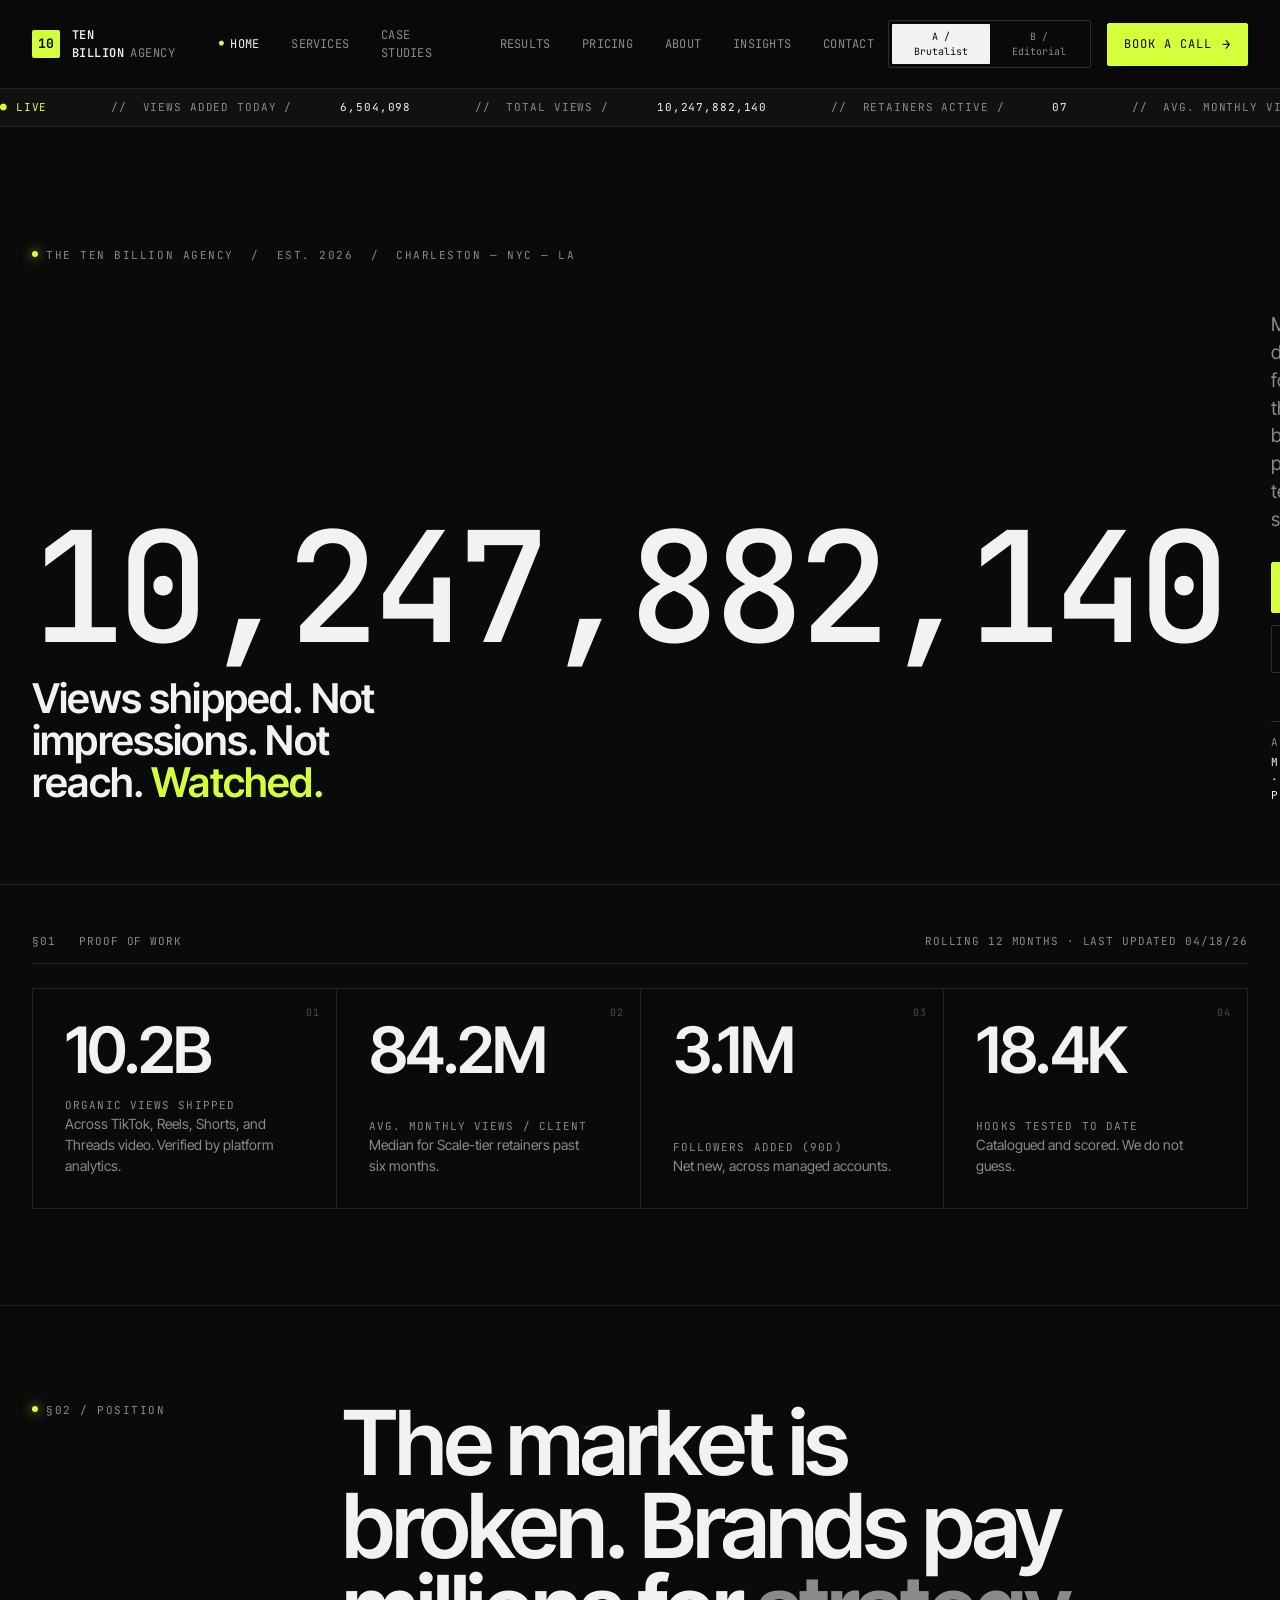
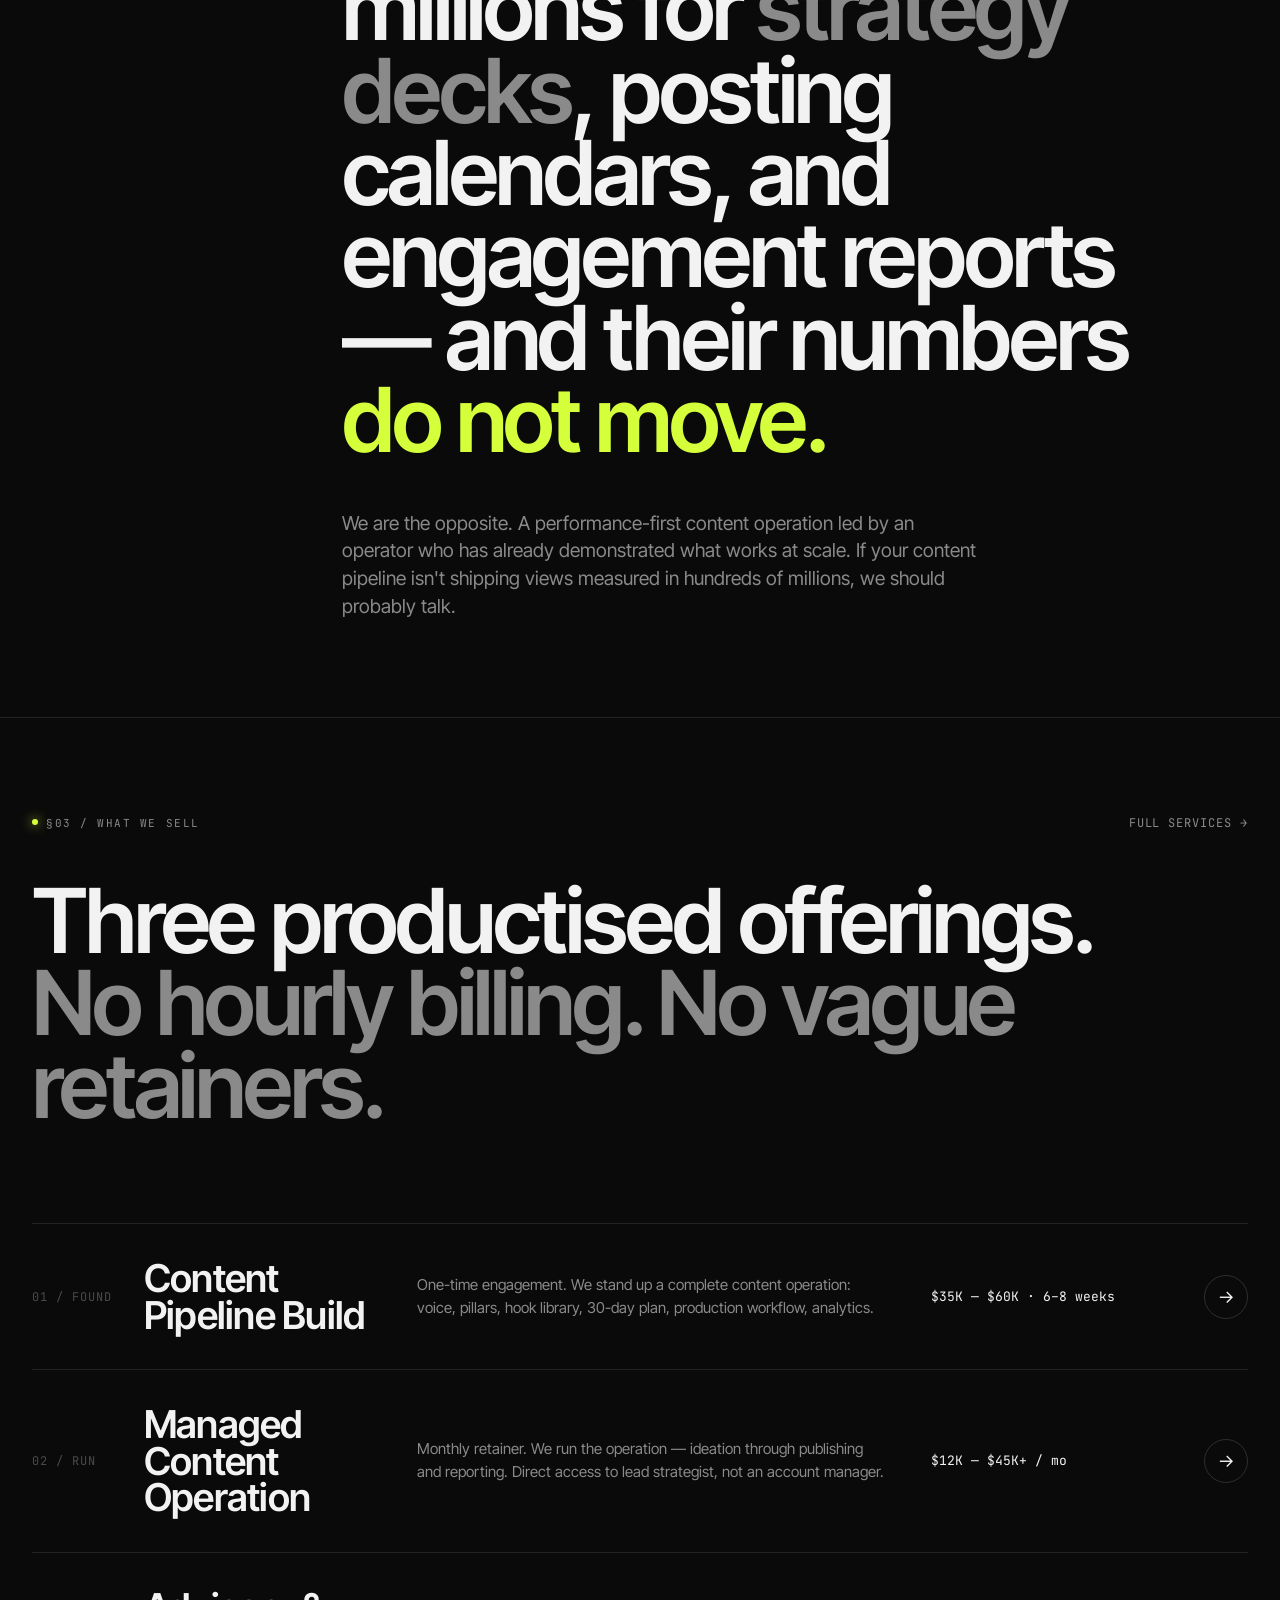
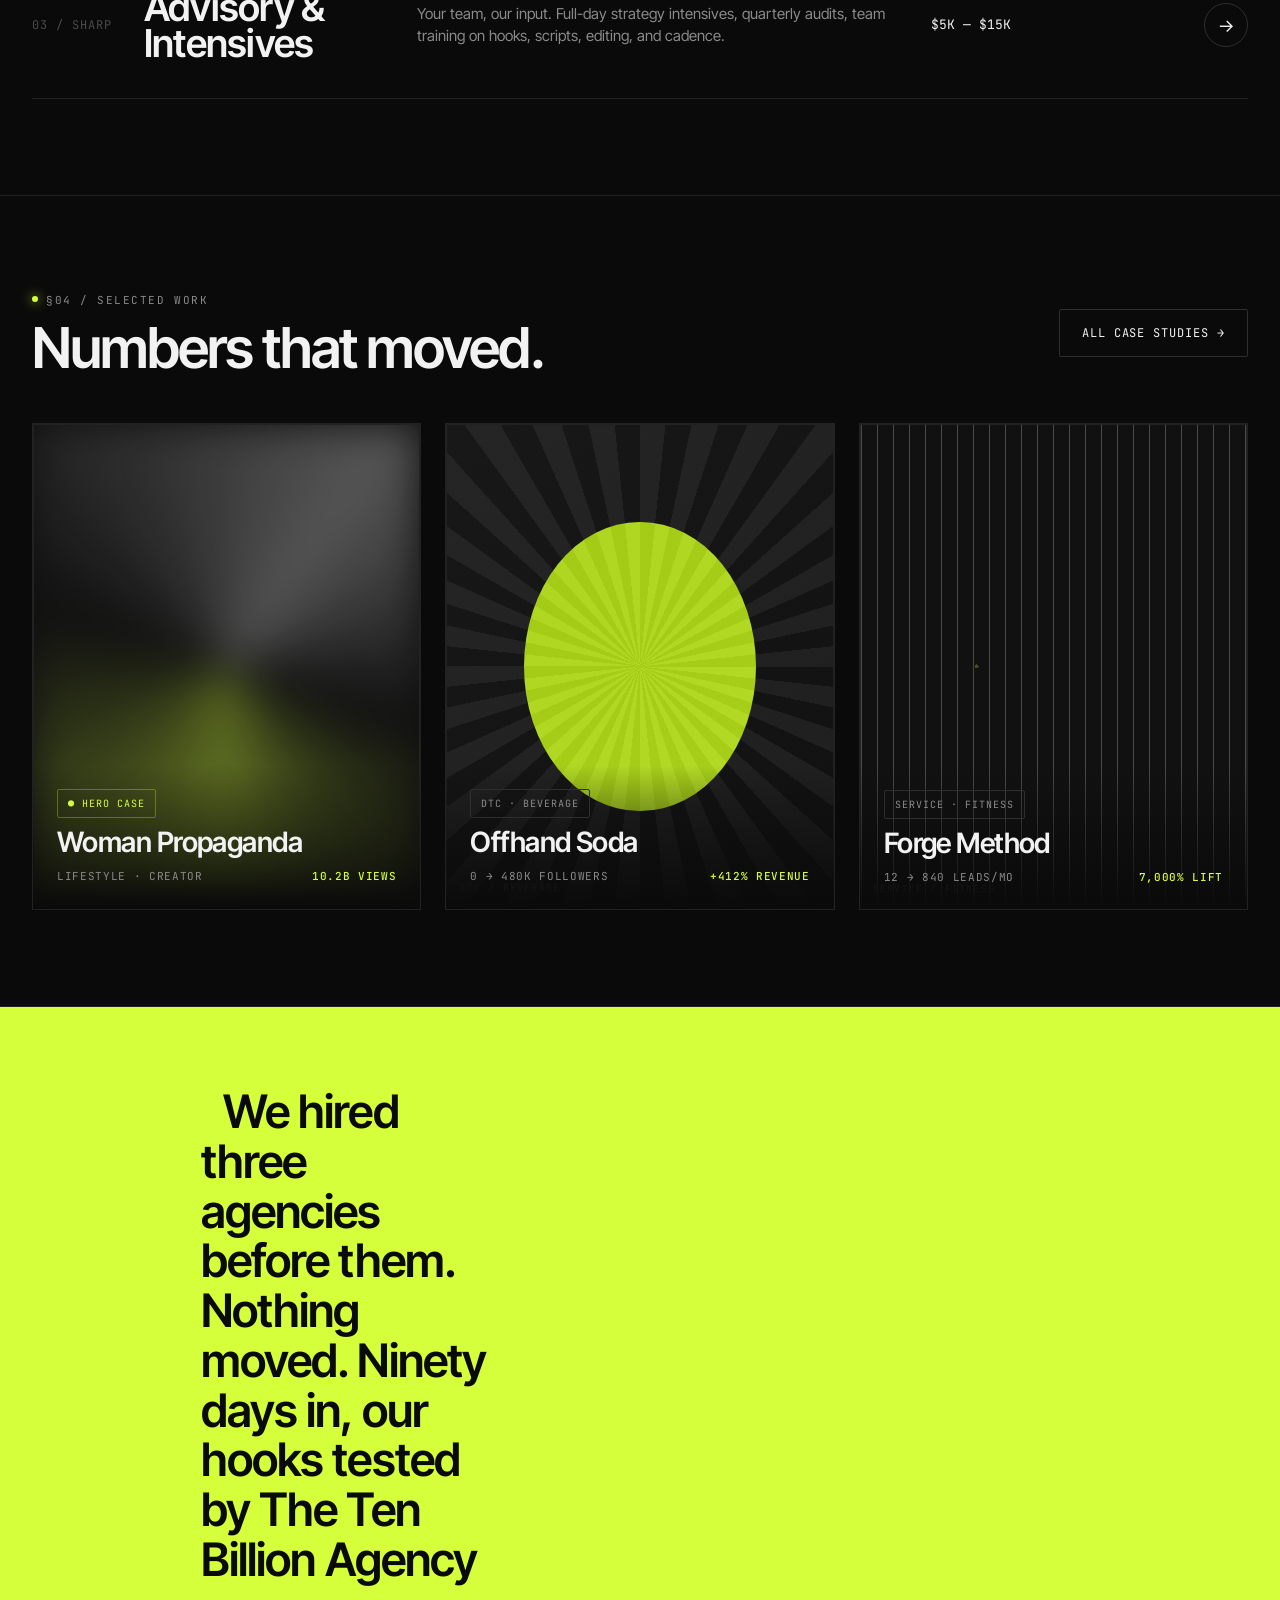
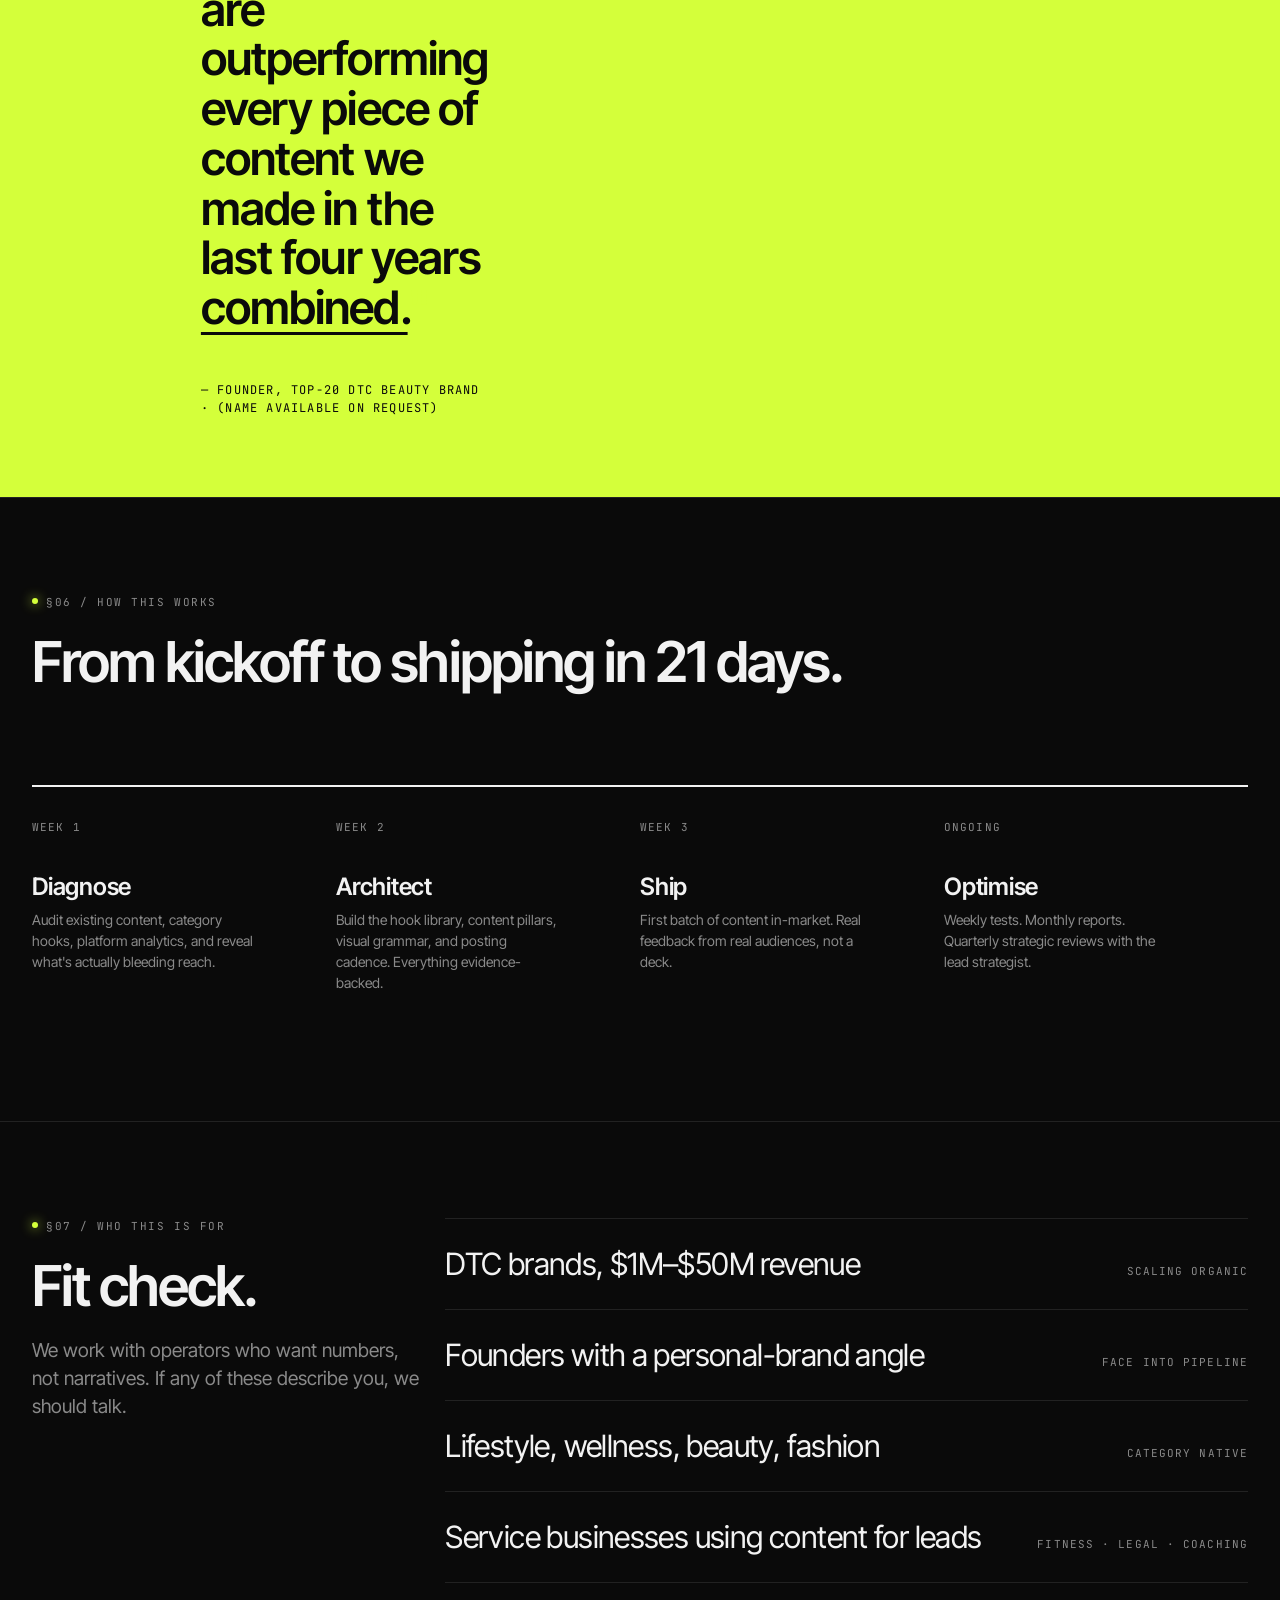
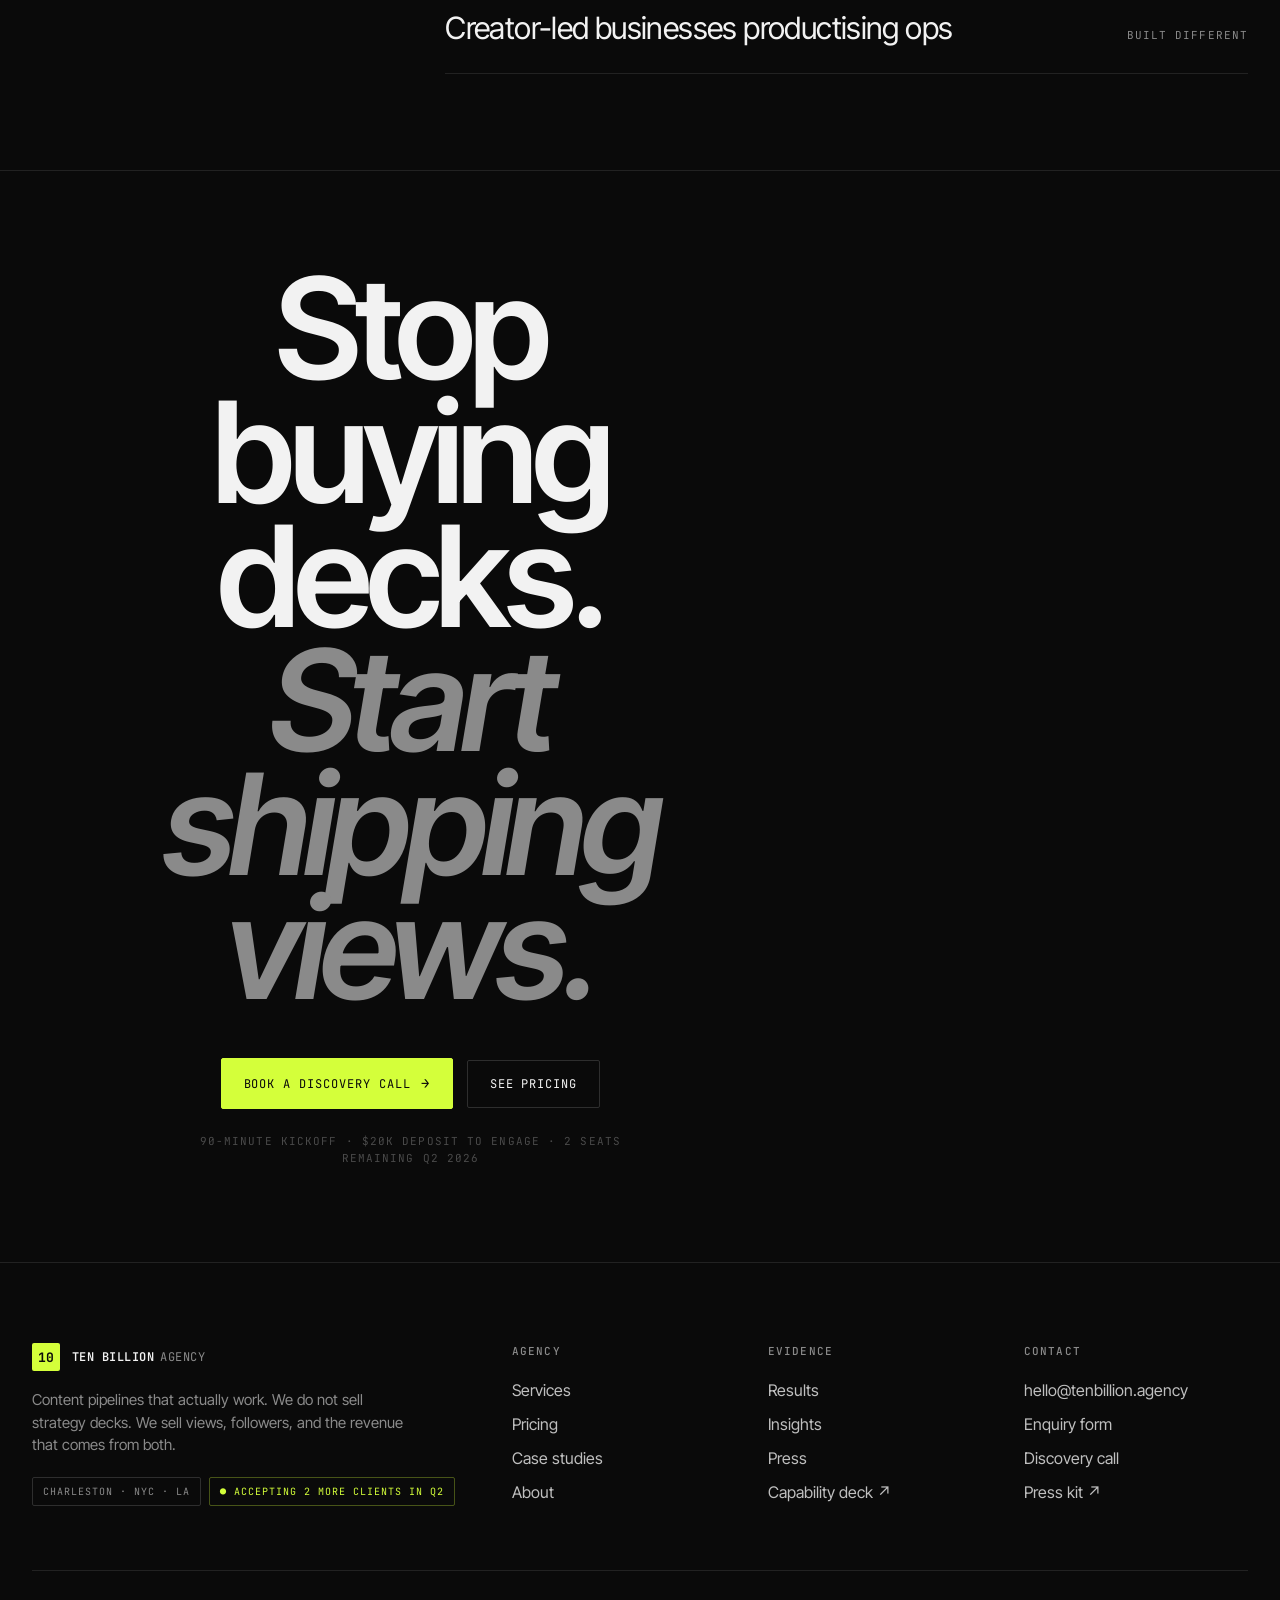
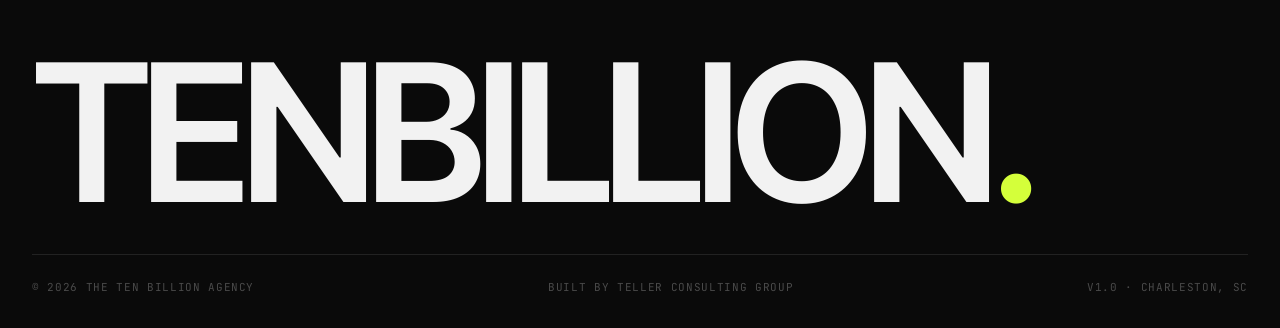
==== commit 0d5d634a: "Build all menu pages + refactor to shared CSS/JS - Extract styles to styles.css and shared chrome to" ====
--- a/index.html
+++ b/index.html
@@ -7,716 +7,7 @@
 <link rel="preconnect" href="https://fonts.googleapis.com">
 <link rel="preconnect" href="https://fonts.gstatic.com" crossorigin>
 <link href="https://fonts.googleapis.com/css2?family=Inter+Tight:wght@400;500;600;700&family=Instrument+Serif:ital@0;1&family=JetBrains+Mono:wght@400;500;600&display=swap" rel="stylesheet">
-<style>
-/* ============================================================
-   THE TEN BILLION AGENCY
-   Two directions switched via [data-direction="a"|"b"] on <html>
-   A = Performance Brutalist (black + lime)
-   B = Editorial Operator (off-white + ink + lime accent)
-   ============================================================ */
-
-:root {
-  --lime: #d4ff3a;
-  --lime-dim: #b8e030;
-  --mono: 'JetBrains Mono', ui-monospace, SFMono-Regular, Menlo, monospace;
-  --grotesk: 'Neue Haas Grotesk Text Pro', 'Inter Tight', 'Helvetica Neue', Helvetica, Arial, sans-serif;
-  --display: 'Instrument Serif', 'Times New Roman', serif;
-  --ease: cubic-bezier(0.22, 1, 0.36, 1);
-}
-
-/* Direction A — Performance Brutalist */
-html[data-direction="a"] {
-  --bg: #0a0a0a;
-  --bg-2: #111111;
-  --bg-3: #181818;
-  --fg: #f2f2f2;
-  --fg-dim: #8a8a8a;
-  --fg-mute: #4a4a4a;
-  --rule: #222;
-  --rule-strong: #2e2e2e;
-  --accent: var(--lime);
-  --accent-ink: #0a0a0a;
-  --headline-font: var(--grotesk);
-  --headline-weight: 600;
-  --headline-tracking: -0.035em;
-}
-
-/* Direction B — Editorial Operator */
-html[data-direction="b"] {
-  --bg: #f3efe7;
-  --bg-2: #ece7dc;
-  --bg-3: #e3ddce;
-  --fg: #141210;
-  --fg-dim: #5c554b;
-  --fg-mute: #928a7c;
-  --rule: #d4ccbb;
-  --rule-strong: #a89f8d;
-  --accent: #1a1714;
-  --accent-ink: var(--lime);
-  --headline-font: var(--display);
-  --headline-weight: 400;
-  --headline-tracking: -0.02em;
-}
-
-* { box-sizing: border-box; margin: 0; padding: 0; }
-html, body { background: var(--bg); color: var(--fg); }
-body {
-  font-family: var(--grotesk);
-  font-size: 16px;
-  line-height: 1.5;
-  -webkit-font-smoothing: antialiased;
-  -moz-osx-font-smoothing: grayscale;
-  transition: background 0.4s var(--ease), color 0.4s var(--ease);
-  min-height: 100vh;
-  overflow-x: hidden;
-}
-
-a { color: inherit; text-decoration: none; }
-img, svg { display: block; max-width: 100%; }
-button { font: inherit; color: inherit; background: none; border: 0; cursor: pointer; }
-input, textarea, select { font: inherit; color: inherit; }
-
-/* ─────────────── TYPE ─────────────── */
-.mono { font-family: var(--mono); font-feature-settings: "ss01", "zero"; }
-.eyebrow {
-  font-family: var(--mono);
-  font-size: 11px;
-  letter-spacing: 0.14em;
-  text-transform: uppercase;
-  color: var(--fg-dim);
-}
-.eyebrow .dot {
-  display: inline-block; width: 6px; height: 6px; border-radius: 50%;
-  background: var(--lime); margin-right: 8px; vertical-align: 2px;
-  box-shadow: 0 0 12px var(--lime);
-}
-
-h1, h2, h3, h4 {
-  font-family: var(--headline-font);
-  font-weight: var(--headline-weight);
-  letter-spacing: var(--headline-tracking);
-  line-height: 0.95;
-  text-wrap: balance;
-}
-html[data-direction="b"] h1,
-html[data-direction="b"] h2,
-html[data-direction="b"] h3 { line-height: 1.02; }
-
-.display-xl { font-size: clamp(64px, 11vw, 180px); letter-spacing: -0.045em; line-height: 0.88; }
-.display-lg { font-size: clamp(48px, 7vw, 112px); letter-spacing: -0.035em; line-height: 0.92; }
-.display-md { font-size: clamp(36px, 4.4vw, 72px); line-height: 0.98; }
-.display-sm { font-size: clamp(28px, 2.6vw, 44px); }
-
-.lede {
-  font-size: clamp(18px, 1.5vw, 22px);
-  line-height: 1.45;
-  color: var(--fg-dim);
-  max-width: 58ch;
-  text-wrap: pretty;
-}
-html[data-direction="b"] .lede { color: var(--fg); opacity: 0.72; }
-
-/* ─────────────── LAYOUT ─────────────── */
-.wrap { width: 100%; max-width: 1480px; margin: 0 auto; padding: 0 32px; }
-@media (max-width: 720px) { .wrap { padding: 0 20px; } }
-
-section { padding: 96px 0; border-top: 1px solid var(--rule); }
-section.flush { padding: 0; border-top: 0; }
-section:first-of-type { border-top: 0; }
-
-.grid { display: grid; gap: 24px; }
-.grid-12 { grid-template-columns: repeat(12, 1fr); }
-.grid-6  { grid-template-columns: repeat(6, 1fr); }
-.grid-4  { grid-template-columns: repeat(4, 1fr); }
-.grid-3  { grid-template-columns: repeat(3, 1fr); }
-.grid-2  { grid-template-columns: 1fr 1fr; }
-
-@media (max-width: 960px) {
-  .grid-12, .grid-6 { grid-template-columns: repeat(6, 1fr); }
-  .grid-4, .grid-3 { grid-template-columns: repeat(2, 1fr); }
-  .grid-2 { grid-template-columns: 1fr; }
-}
-@media (max-width: 600px) {
-  .grid-12, .grid-6, .grid-4, .grid-3 { grid-template-columns: 1fr; }
-  section { padding: 64px 0; }
-}
-
-.col-6 { grid-column: span 6; }
-.col-4 { grid-column: span 4; }
-.col-3 { grid-column: span 3; }
-.col-8 { grid-column: span 8; }
-.col-12 { grid-column: span 12; }
-@media (max-width: 960px) { .col-8, .col-6, .col-4, .col-3 { grid-column: span 6; } }
-@media (max-width: 600px) { .col-8, .col-6, .col-4, .col-3 { grid-column: span 1; } }
-
-/* ─────────────── NAV ─────────────── */
-.nav {
-  position: sticky; top: 0; z-index: 50;
-  background: color-mix(in oklab, var(--bg), transparent 8%);
-  backdrop-filter: blur(14px);
-  border-bottom: 1px solid var(--rule);
-}
-.nav-inner {
-  display: flex; align-items: center; justify-content: space-between;
-  padding: 18px 32px;
-}
-.logo {
-  display: flex; align-items: center; gap: 12px;
-  font-family: var(--mono); font-size: 12px; letter-spacing: 0.04em;
-  text-transform: uppercase;
-}
-.logo-mark {
-  width: 28px; height: 28px;
-  display: grid; place-items: center;
-  background: var(--accent); color: var(--accent-ink);
-  font-family: var(--mono); font-size: 13px; font-weight: 700;
-  letter-spacing: -0.02em;
-  border-radius: 2px;
-}
-html[data-direction="b"] .logo-mark { border-radius: 50%; }
-.logo-name strong { font-weight: 600; }
-.logo-name span { color: var(--fg-dim); margin-left: 6px; }
-
-.nav-links {
-  display: flex; gap: 4px; align-items: center;
-  font-family: var(--mono); font-size: 12px; letter-spacing: 0.02em;
-  text-transform: uppercase;
-}
-.nav-links a {
-  padding: 8px 14px; border-radius: 2px;
-  color: var(--fg-dim);
-  transition: color 0.2s, background 0.2s;
-}
-.nav-links a:hover { color: var(--fg); }
-.nav-links a.active { color: var(--fg); }
-.nav-links a.active::before {
-  content: "●"; color: var(--lime); margin-right: 6px; font-size: 8px;
-  vertical-align: 2px;
-}
-
-.nav-right { display: flex; align-items: center; gap: 16px; }
-
-/* Direction toggle */
-.dir-toggle {
-  display: flex; align-items: center; gap: 0;
-  padding: 3px; border: 1px solid var(--rule-strong);
-  border-radius: 2px;
-  font-family: var(--mono); font-size: 10px; letter-spacing: 0.08em;
-  text-transform: uppercase;
-}
-.dir-toggle button {
-  padding: 5px 10px; color: var(--fg-dim);
-  border-radius: 1px;
-  transition: all 0.2s;
-}
-.dir-toggle button.on { background: var(--fg); color: var(--bg); }
-
-@media (max-width: 860px) {
-  .nav-links { display: none; }
-}
-
-/* ─────────────── BUTTONS ─────────────── */
-.btn {
-  display: inline-flex; align-items: center; gap: 10px;
-  padding: 14px 22px;
-  font-family: var(--mono); font-size: 12px;
-  letter-spacing: 0.08em; text-transform: uppercase;
-  border-radius: 2px;
-  transition: all 0.2s var(--ease);
-  white-space: nowrap;
-}
-.btn-primary {
-  background: var(--lime); color: #0a0a0a;
-  border: 1px solid var(--lime);
-}
-.btn-primary:hover { background: var(--lime-dim); border-color: var(--lime-dim); transform: translateY(-1px); }
-.btn-ghost {
-  border: 1px solid var(--rule-strong); color: var(--fg);
-}
-.btn-ghost:hover { border-color: var(--fg); }
-.btn .arrow { font-size: 14px; transition: transform 0.2s; }
-.btn:hover .arrow { transform: translateX(3px); }
-
-/* ─────────────── TICKER ─────────────── */
-.ticker {
-  background: var(--bg-2);
-  border-bottom: 1px solid var(--rule);
-  overflow: hidden;
-  padding: 10px 0;
-  font-family: var(--mono); font-size: 11px; letter-spacing: 0.08em;
-  text-transform: uppercase;
-  color: var(--fg-dim);
-}
-.ticker-track {
-  display: flex; gap: 48px; white-space: nowrap;
-  animation: tkr 90s linear infinite;
-}
-.ticker span.hl { color: var(--lime); }
-.ticker span.v { color: var(--fg); }
-@keyframes tkr { to { transform: translateX(-50%); } }
-
-/* ─────────────── FOOTER ─────────────── */
-footer.foot {
-  border-top: 1px solid var(--rule);
-  padding: 80px 0 32px;
-  background: var(--bg);
-}
-.foot-top {
-  display: grid; grid-template-columns: 2fr 1fr 1fr 1fr; gap: 32px;
-  padding-bottom: 64px;
-}
-.foot-bottom {
-  display: flex; justify-content: space-between; align-items: center;
-  padding-top: 24px; border-top: 1px solid var(--rule);
-  font-family: var(--mono); font-size: 11px; letter-spacing: 0.06em;
-  color: var(--fg-mute); text-transform: uppercase;
-}
-.foot-col h5 {
-  font-family: var(--mono); font-size: 11px; letter-spacing: 0.1em;
-  text-transform: uppercase; color: var(--fg-dim);
-  margin-bottom: 18px; font-weight: 500;
-}
-.foot-col ul { list-style: none; display: flex; flex-direction: column; gap: 10px; }
-.foot-col a { color: var(--fg); opacity: 0.78; }
-.foot-col a:hover { opacity: 1; color: var(--lime); }
-.foot-mega {
-  font-family: var(--headline-font); font-weight: var(--headline-weight);
-  font-size: clamp(80px, 15vw, 240px); line-height: 0.85;
-  letter-spacing: -0.05em;
-  padding: 80px 0 40px;
-  border-top: 1px solid var(--rule);
-}
-@media (max-width: 860px) { .foot-top { grid-template-columns: 1fr 1fr; } }
-@media (max-width: 500px) { .foot-top { grid-template-columns: 1fr; } }
-
-/* ─────────────── CARDS / UTILITY ─────────────── */
-.card {
-  border: 1px solid var(--rule);
-  padding: 32px;
-  background: var(--bg-2);
-  position: relative;
-  transition: border-color 0.2s, background 0.2s;
-}
-.card:hover { border-color: var(--rule-strong); }
-
-.chip {
-  display: inline-flex; align-items: center; gap: 8px;
-  padding: 6px 10px; border: 1px solid var(--rule-strong);
-  font-family: var(--mono); font-size: 10px; letter-spacing: 0.1em;
-  text-transform: uppercase; color: var(--fg-dim);
-  border-radius: 2px;
-}
-.chip.accent { color: var(--lime); border-color: color-mix(in oklab, var(--lime), transparent 70%); }
-
-.hairline { height: 1px; background: var(--rule); width: 100%; }
-
-.stat-num {
-  font-family: var(--headline-font); font-weight: var(--headline-weight);
-  letter-spacing: -0.04em; line-height: 0.9;
-}
-
-.rule-label {
-  display: flex; justify-content: space-between; align-items: baseline;
-  font-family: var(--mono); font-size: 11px; letter-spacing: 0.08em;
-  text-transform: uppercase; color: var(--fg-dim);
-  padding-bottom: 14px; margin-bottom: 24px;
-  border-bottom: 1px solid var(--rule);
-}
-
-/* ─────────────── HERO COUNTER ─────────────── */
-.hero {
-  padding: 120px 0 80px;
-  position: relative;
-  overflow: hidden;
-}
-.hero-grid {
-  display: grid; grid-template-columns: 1.4fr 1fr; gap: 48px;
-  align-items: end;
-}
-@media (max-width: 960px) { .hero-grid { grid-template-columns: 1fr; } }
-
-.counter {
-  font-family: var(--mono);
-  font-size: clamp(56px, 12vw, 190px);
-  letter-spacing: -0.045em;
-  line-height: 0.88;
-  color: var(--fg);
-  font-weight: 500;
-  font-variant-numeric: tabular-nums;
-}
-html[data-direction="b"] .counter {
-  font-family: var(--display);
-  font-weight: 400;
-}
-.counter .u { color: var(--lime); }
-
-.hero-sub {
-  font-family: var(--headline-font); font-weight: var(--headline-weight);
-  font-size: clamp(28px, 3.2vw, 52px);
-  line-height: 1.02; letter-spacing: -0.02em;
-  margin-top: 24px;
-  max-width: 22ch; text-wrap: balance;
-}
-
-/* ─────────────── ABSTRACT VISUAL PLACEHOLDERS ─────────────── */
-.abstract {
-  position: relative;
-  aspect-ratio: 4/5;
-  overflow: hidden;
-  background: var(--bg-2);
-  border: 1px solid var(--rule);
-}
-.abstract.wide { aspect-ratio: 16/10; }
-.abstract.square { aspect-ratio: 1; }
-
-/* Placeholder label in corner */
-.abstract::after {
-  content: attr(data-label);
-  position: absolute; left: 12px; bottom: 12px;
-  font-family: var(--mono); font-size: 10px; letter-spacing: 0.12em;
-  text-transform: uppercase; color: var(--fg-mute);
-  z-index: 2;
-}
-
-/* ─────────────── FORMS ─────────────── */
-.field { display: flex; flex-direction: column; gap: 8px; margin-bottom: 20px; }
-.field label {
-  font-family: var(--mono); font-size: 11px; letter-spacing: 0.1em;
-  text-transform: uppercase; color: var(--fg-dim);
-}
-.field input, .field textarea, .field select {
-  background: transparent;
-  border: 0;
-  border-bottom: 1px solid var(--rule-strong);
-  padding: 10px 0;
-  font-size: 18px;
-  color: var(--fg);
-  outline: none;
-  transition: border-color 0.2s;
-  font-family: var(--grotesk);
-}
-.field input:focus, .field textarea:focus, .field select:focus {
-  border-color: var(--lime);
-}
-.field textarea { resize: vertical; min-height: 100px; }
-.field input::placeholder, .field textarea::placeholder { color: var(--fg-mute); }
-
-.radio-grid { display: grid; grid-template-columns: repeat(2, 1fr); gap: 8px; }
-.radio-grid label {
-  display: flex; align-items: center; gap: 10px;
-  padding: 14px 16px; border: 1px solid var(--rule-strong);
-  cursor: pointer; transition: all 0.15s;
-  font-size: 14px; text-transform: none; letter-spacing: 0; color: var(--fg);
-  font-family: var(--grotesk);
-}
-.radio-grid label:hover { border-color: var(--fg); }
-.radio-grid input { display: none; }
-.radio-grid input:checked + span { color: var(--lime); }
-.radio-grid label:has(input:checked) { border-color: var(--lime); background: color-mix(in oklab, var(--lime), transparent 94%); }
-
-/* ─────────────── ABSTRACT GENERATIVE PATTERNS ─────────────── */
-/* These are CSS-only abstract graphics appropriate for an agency */
-
-.abstract-1::before {
-  content: ""; position: absolute; inset: 0;
-  background:
-    repeating-linear-gradient(90deg, var(--fg) 0 1px, transparent 1px 16px),
-    radial-gradient(circle at 30% 50%, var(--lime) 0 2px, transparent 2px);
-  opacity: 0.25;
-  mix-blend-mode: screen;
-}
-html[data-direction="b"] .abstract-1::before { mix-blend-mode: multiply; opacity: 0.2; }
-
-.abstract-2::before {
-  content: ""; position: absolute; inset: 0;
-  background: conic-gradient(from 180deg at 50% 50%,
-    color-mix(in oklab, var(--lime), transparent 60%),
-    transparent 30%,
-    color-mix(in oklab, var(--fg), transparent 70%) 60%,
-    transparent 80%,
-    color-mix(in oklab, var(--lime), transparent 60%));
-  filter: blur(20px);
-}
-
-.abstract-3::before {
-  content: ""; position: absolute; inset: 0;
-  background:
-    linear-gradient(90deg, transparent 49%, var(--fg) 49% 51%, transparent 51%),
-    linear-gradient(0deg, transparent 49%, var(--fg) 49% 51%, transparent 51%);
-  opacity: 0.15;
-}
-.abstract-3::after {
-  content: attr(data-label); /* keeps label */
-}
-.abstract-3 .dot-field {
-  position: absolute; inset: 0;
-  background-image: radial-gradient(var(--lime) 1px, transparent 1.5px);
-  background-size: 24px 24px;
-  opacity: 0.5;
-}
-
-.abstract-4 {
-  background: linear-gradient(135deg, var(--bg-3), var(--bg-2));
-}
-.abstract-4::before {
-  content: ""; position: absolute; inset: -20%;
-  background:
-    repeating-conic-gradient(from 0deg, var(--fg) 0deg 6deg, transparent 6deg 12deg);
-  opacity: 0.06;
-  animation: spin 120s linear infinite;
-}
-.abstract-4::after {
-  content: attr(data-label);
-}
-.abstract-4 .core {
-  position: absolute; inset: 20%;
-  background: var(--lime);
-  border-radius: 50%;
-  opacity: 0.92;
-  mix-blend-mode: difference;
-}
-html[data-direction="b"] .abstract-4 .core { mix-blend-mode: multiply; opacity: 0.85; }
-
-@keyframes spin { to { transform: rotate(360deg); } }
-
-/* ─────────────── FADE IN ─────────────── */
-.fade-in { opacity: 0; transform: translateY(12px); transition: opacity .6s var(--ease), transform .6s var(--ease); }
-.fade-in.in { opacity: 1; transform: none; }
-
-/* ─────────────── SELECTION ─────────────── */
-::selection { background: var(--lime); color: #0a0a0a; }
-
-/* ─────────────── HOME SPECIFIC ─────────────── */
-.metric-grid {
-  display: grid; grid-template-columns: repeat(4, 1fr);
-  border-left: 1px solid var(--rule);
-  border-top: 1px solid var(--rule);
-}
-.metric {
-  padding: 32px;
-  border-right: 1px solid var(--rule);
-  border-bottom: 1px solid var(--rule);
-  display: flex; flex-direction: column; gap: 12px;
-  min-height: 220px;
-  justify-content: space-between;
-  position: relative;
-  overflow: hidden;
-}
-.metric .m-num {
-  font-family: var(--headline-font); font-weight: var(--headline-weight);
-  font-size: clamp(44px, 5vw, 84px);
-  line-height: 0.9; letter-spacing: -0.04em;
-}
-.metric .m-label {
-  font-family: var(--mono); font-size: 11px; letter-spacing: 0.1em;
-  text-transform: uppercase; color: var(--fg-dim);
-}
-.metric .m-sub { font-size: 14px; color: var(--fg-dim); max-width: 28ch; }
-.metric .m-tag {
-  position: absolute; top: 16px; right: 16px;
-  font-family: var(--mono); font-size: 10px;
-  letter-spacing: 0.1em; color: var(--fg-mute);
-}
-@media (max-width: 960px) { .metric-grid { grid-template-columns: repeat(2, 1fr); } }
-@media (max-width: 500px) { .metric-grid { grid-template-columns: 1fr; } }
-
-/* Service row */
-.service-row {
-  display: grid; grid-template-columns: 80px 1fr 2fr 1fr auto;
-  gap: 32px; align-items: center;
-  padding: 36px 0;
-  border-top: 1px solid var(--rule);
-  transition: padding 0.3s var(--ease), background 0.3s;
-}
-.service-row:last-child { border-bottom: 1px solid var(--rule); }
-.service-row:hover { padding-left: 16px; padding-right: 16px; }
-.service-row .num {
-  font-family: var(--mono); font-size: 12px; color: var(--fg-mute);
-  letter-spacing: 0.08em;
-}
-.service-row h3 {
-  font-family: var(--headline-font); font-weight: var(--headline-weight);
-  font-size: clamp(28px, 3vw, 44px); letter-spacing: -0.02em;
-}
-.service-row .desc { font-size: 15px; color: var(--fg-dim); max-width: 52ch; }
-.service-row .price { font-family: var(--mono); font-size: 13px; color: var(--fg); }
-.service-row .arrow-cta {
-  width: 44px; height: 44px;
-  border: 1px solid var(--rule-strong);
-  display: grid; place-items: center;
-  border-radius: 50%; font-size: 18px;
-  transition: all 0.2s;
-}
-.service-row:hover .arrow-cta { background: var(--lime); color: #0a0a0a; border-color: var(--lime); }
-@media (max-width: 900px) {
-  .service-row { grid-template-columns: 1fr; gap: 12px; padding: 28px 0; }
-  .service-row:hover { padding-left: 0; padding-right: 0; }
-}
-
-/* Case card */
-.case-card {
-  position: relative;
-  aspect-ratio: 4/5;
-  overflow: hidden;
-  background: var(--bg-2);
-  border: 1px solid var(--rule);
-  cursor: pointer;
-  transition: transform 0.3s var(--ease);
-}
-.case-card:hover { transform: translateY(-4px); }
-.case-card .case-vis {
-  position: absolute; inset: 0;
-}
-.case-card .case-meta {
-  position: absolute; inset: auto 0 0 0; z-index: 2;
-  padding: 24px;
-  background: linear-gradient(to top, color-mix(in oklab, var(--bg), transparent 0%), transparent);
-}
-.case-card .case-title {
-  font-family: var(--headline-font); font-weight: var(--headline-weight);
-  font-size: 28px; letter-spacing: -0.02em; line-height: 1;
-}
-.case-card .case-row {
-  display: flex; justify-content: space-between;
-  margin-top: 12px;
-  font-family: var(--mono); font-size: 11px;
-  color: var(--fg-dim); letter-spacing: 0.06em; text-transform: uppercase;
-}
-.case-card .case-stat { color: var(--lime); font-weight: 500; }
-
-/* Testimonial */
-.quote {
-  font-family: var(--headline-font); font-weight: var(--headline-weight);
-  font-size: clamp(28px, 3.6vw, 56px);
-  line-height: 1.08; letter-spacing: -0.02em;
-  text-wrap: balance;
-}
-.quote .q-mark { color: var(--lime); }
-
-/* Process */
-.process {
-  display: grid; grid-template-columns: repeat(4, 1fr);
-  gap: 0;
-}
-.process .step {
-  padding: 32px 0;
-  border-top: 2px solid var(--fg);
-  position: relative;
-}
-.process .step .n {
-  font-family: var(--mono); font-size: 11px; color: var(--fg-dim);
-  letter-spacing: 0.1em; text-transform: uppercase;
-  margin-bottom: 40px;
-}
-.process .step h4 {
-  font-family: var(--headline-font); font-weight: var(--headline-weight);
-  font-size: 24px; letter-spacing: -0.01em; margin-bottom: 10px;
-}
-.process .step p { font-size: 14px; color: var(--fg-dim); max-width: 28ch; }
-@media (max-width: 860px) { .process { grid-template-columns: 1fr 1fr; } }
-@media (max-width: 500px) { .process { grid-template-columns: 1fr; } }
-
-/* Big callout banner */
-.banner {
-  background: var(--lime);
-  color: #0a0a0a;
-  padding: 80px 0;
-  overflow: hidden;
-}
-.banner h2 {
-  font-family: var(--headline-font); font-weight: var(--headline-weight);
-  font-size: clamp(40px, 7vw, 120px);
-  letter-spacing: -0.04em; line-height: 0.92;
-}
-html[data-direction="b"] .banner { background: #141210; color: #f3efe7; }
-html[data-direction="b"] .banner h2 { color: #f3efe7; }
-
-/* utility */
-.stack { display: flex; flex-direction: column; }
-.stack.gap-sm { gap: 12px; } .stack.gap-md { gap: 24px; } .stack.gap-lg { gap: 48px; }
-.flex { display: flex; }
-.flex.center { align-items: center; justify-content: center; }
-.flex.between { justify-content: space-between; align-items: center; }
-.mt-sm { margin-top: 12px; } .mt-md { margin-top: 24px; } .mt-lg { margin-top: 48px; } .mt-xl { margin-top: 96px; }
-.mb-sm { margin-bottom: 12px; } .mb-md { margin-bottom: 24px; } .mb-lg { margin-bottom: 48px; } .mb-xl { margin-bottom: 96px; }
-.text-dim { color: var(--fg-dim); }
-.text-accent { color: var(--lime); }
-.text-center { text-align: center; }
-.uppercase { text-transform: uppercase; letter-spacing: 0.08em; }
-
-/* ── MISC ── */
-.pill-row { display: flex; flex-wrap: wrap; gap: 8px; }
-
-/* Services page */
-.service-detail {
-  display: grid; grid-template-columns: 1fr 2fr; gap: 48px;
-  padding: 64px 0;
-  border-top: 1px solid var(--rule);
-}
-.service-detail h3 {
-  font-family: var(--headline-font); font-weight: var(--headline-weight);
-  font-size: clamp(32px, 4vw, 56px);
-  letter-spacing: -0.02em;
-}
-.service-detail ul { list-style: none; display: flex; flex-direction: column; gap: 14px; }
-.service-detail ul li {
-  padding: 14px 0 14px 28px;
-  border-bottom: 1px solid var(--rule);
-  position: relative;
-  font-size: 16px;
-}
-.service-detail ul li::before {
-  content: "→"; position: absolute; left: 0; top: 14px;
-  color: var(--lime); font-family: var(--mono);
-}
-.price-row {
-  display: flex; justify-content: space-between; align-items: baseline;
-  padding: 14px 0; border-bottom: 1px solid var(--rule);
-}
-.price-row .tier { font-family: var(--mono); font-size: 12px; text-transform: uppercase; letter-spacing: 0.1em; color: var(--fg-dim); }
-.price-row .amount { font-family: var(--headline-font); font-size: 28px; }
-@media (max-width: 760px) { .service-detail { grid-template-columns: 1fr; gap: 24px; } }
-
-/* Pricing table */
-.ptable {
-  width: 100%; border-collapse: collapse;
-  font-size: 15px;
-}
-.ptable th, .ptable td {
-  text-align: left; padding: 20px 16px;
-  border-bottom: 1px solid var(--rule);
-  vertical-align: top;
-}
-.ptable th {
-  font-family: var(--mono); font-size: 11px;
-  letter-spacing: 0.1em; text-transform: uppercase;
-  color: var(--fg-dim); font-weight: 500;
-  border-bottom: 1px solid var(--rule-strong);
-}
-.ptable td.price {
-  font-family: var(--headline-font); font-size: 24px;
-  letter-spacing: -0.01em;
-  white-space: nowrap;
-}
-
-/* Mobile nav */
-.mnav-btn {
-  display: none;
-  font-family: var(--mono); font-size: 11px; letter-spacing: 0.08em;
-  text-transform: uppercase;
-  padding: 8px 12px; border: 1px solid var(--rule-strong);
-  border-radius: 2px;
-}
-@media (max-width: 860px) { .mnav-btn { display: block; } }
-
-/* Scroll progress */
-.scroll-prog {
-  position: fixed; top: 0; left: 0; height: 2px; background: var(--lime);
-  z-index: 100; width: 0%;
-  transition: width 0.1s linear;
-}
-
-</style>
+<link rel="stylesheet" href="styles.css">
 </head>
 <body>
 <header class="nav" id="nav"></header>
@@ -724,8 +15,8 @@
 
 <main>
 
-<!-- ════════════════ HERO ════════════════ -->
-<section class="hero" data-screen-label="01 Hero">
+<!-- HERO -->
+<section class="hero">
   <div class="wrap">
     <div class="eyebrow fade-in"><span class="dot"></span>THE TEN BILLION AGENCY &nbsp;/&nbsp; EST. 2026 &nbsp;/&nbsp; CHARLESTON — NYC — LA</div>
 
@@ -761,7 +52,7 @@
   </div>
 </section>
 
-<!-- ════════════════ METRIC GRID ════════════════ -->
+<!-- METRIC GRID -->
 <section style="padding-top:48px">
   <div class="wrap">
     <div class="rule-label">
@@ -805,8 +96,8 @@
   </div>
 </section>
 
-<!-- ════════════════ POSITIONING STATEMENT ════════════════ -->
-<section data-screen-label="02 Positioning">
+<!-- POSITIONING -->
+<section>
   <div class="wrap">
     <div class="grid grid-12">
       <div class="col-3">
@@ -827,8 +118,8 @@
   </div>
 </section>
 
-<!-- ════════════════ SERVICE ROWS ════════════════ -->
-<section data-screen-label="03 Services">
+<!-- SERVICE ROWS -->
+<section>
   <div class="wrap">
     <div class="flex between mb-lg">
       <div class="eyebrow"><span class="dot"></span>§03 / What we sell</div>
@@ -862,8 +153,8 @@
   </div>
 </section>
 
-<!-- ════════════════ CASE GRID PREVIEW ════════════════ -->
-<section data-screen-label="04 Case Studies">
+<!-- CASE GRID -->
+<section>
   <div class="wrap">
     <div class="flex between mb-lg">
       <div>
@@ -911,15 +202,15 @@
   </div>
 </section>
 
-<!-- ════════════════ QUOTE ════════════════ -->
-<section class="banner" data-screen-label="05 Quote">
+<!-- QUOTE -->
+<section class="banner">
   <div class="wrap">
     <div class="grid grid-12">
       <div class="col-8" style="grid-column-start:3">
         <p class="quote fade-in">
-          <span class="q-mark">“</span>We hired three agencies before them. Nothing moved.
+          <span class="q-mark">"</span>We hired three agencies before them. Nothing moved.
           Ninety days in, our hooks tested by The Ten Billion Agency are outperforming
-          every piece of content we made in the last four years <em style="font-style:normal;text-decoration:underline;text-decoration-thickness:3px;text-underline-offset:8px">combined.</em><span class="q-mark">”</span>
+          every piece of content we made in the last four years <em style="font-style:normal;text-decoration:underline;text-decoration-thickness:3px;text-underline-offset:8px">combined.</em><span class="q-mark">"</span>
         </p>
         <div class="mt-lg mono" style="font-size:12px;letter-spacing:0.1em;text-transform:uppercase;">
           — Founder, Top-20 DTC beauty brand · (Name available on request)
@@ -929,8 +220,8 @@
   </div>
 </section>
 
-<!-- ════════════════ PROCESS ════════════════ -->
-<section data-screen-label="06 Process">
+<!-- PROCESS -->
+<section>
   <div class="wrap">
     <div class="eyebrow mb-md"><span class="dot"></span>§06 / How this works</div>
     <h2 class="display-md mb-xl fade-in">From kickoff to shipping in 21 days.</h2>
@@ -960,8 +251,8 @@
   </div>
 </section>
 
-<!-- ════════════════ ICP STRIP ════════════════ -->
-<section data-screen-label="07 Fit">
+<!-- ICP -->
+<section>
   <div class="wrap">
     <div class="grid grid-12">
       <div class="col-4">
@@ -997,8 +288,8 @@
   </div>
 </section>
 
-<!-- ════════════════ CTA ════════════════ -->
-<section data-screen-label="08 CTA">
+<!-- CTA -->
+<section>
   <div class="wrap">
     <div class="grid grid-12">
       <div class="col-8" style="grid-column-start:3">
@@ -1023,229 +314,15 @@
 <footer class="foot" id="foot"></footer>
 
 <script>window.PAGE = 'home';</script>
+<script src="shared.js"></script>
 <script>
-/* ==================== THE TEN BILLION AGENCY — shared JS ==================== */
-
-/* Direction persistence */
-(function() {
-  const saved = localStorage.getItem('tba-direction') || 'a';
-  document.documentElement.setAttribute('data-direction', saved);
-})();
-
-function setDirection(d) {
-  document.documentElement.setAttribute('data-direction', d);
-  localStorage.setItem('tba-direction', d);
-  document.querySelectorAll('.dir-toggle button').forEach(b => {
-    b.classList.toggle('on', b.dataset.dir === d);
-  });
-}
-
-/* Render shared chrome (nav, footer, ticker). Pages set window.PAGE = 'home' etc. */
-const NAV_ITEMS = [
-  { href: 'index.html', label: 'Home', key: 'home' },
-  { href: 'services.html', label: 'Services', key: 'services' },
-  { href: 'case-studies.html', label: 'Case Studies', key: 'case' },
-  { href: 'results.html', label: 'Results', key: 'results' },
-  { href: 'pricing.html', label: 'Pricing', key: 'pricing' },
-  { href: 'about.html', label: 'About', key: 'about' },
-  { href: 'insights.html', label: 'Insights', key: 'insights' },
-  { href: 'contact.html', label: 'Contact', key: 'contact' },
-];
-
-function renderNav() {
-  const active = window.PAGE || 'home';
-  const host = document.getElementById('nav');
-  if (!host) return;
-  host.innerHTML = `
-    <div class="nav-inner wrap" style="max-width:1480px;padding:18px 32px">
-      <a href="index.html" class="logo" aria-label="The Ten Billion Agency">
-        <span class="logo-mark">10</span>
-        <span class="logo-name"><strong>TEN BILLION</strong><span>AGENCY</span></span>
-      </a>
-      <nav class="nav-links">
-        ${NAV_ITEMS.map(n => `<a href="${n.href}" class="${active === n.key ? 'active' : ''}">${n.label}</a>`).join('')}
-      </nav>
-      <div class="nav-right">
-        <div class="dir-toggle" role="tablist" aria-label="Visual direction">
-          <button data-dir="a" onclick="setDirection('a')">A / Brutalist</button>
-          <button data-dir="b" onclick="setDirection('b')">B / Editorial</button>
-        </div>
-        <a href="contact.html" class="btn btn-primary" style="padding:10px 16px;">Book a call <span class="arrow">→</span></a>
-        <button class="mnav-btn" onclick="toggleMobileNav()">Menu</button>
-      </div>
-    </div>
-    <div id="mnav" style="display:none;padding:16px 32px;border-top:1px solid var(--rule);">
-      <div style="display:flex;flex-direction:column;gap:14px;font-family:var(--mono);font-size:12px;text-transform:uppercase;letter-spacing:0.08em">
-        ${NAV_ITEMS.map(n => `<a href="${n.href}">${n.label}</a>`).join('')}
-      </div>
-    </div>
-  `;
-  setTimeout(() => {
-    const current = document.documentElement.getAttribute('data-direction') || 'a';
-    document.querySelectorAll('.dir-toggle button').forEach(b => {
-      b.classList.toggle('on', b.dataset.dir === current);
-    });
-  }, 0);
-}
-
-function toggleMobileNav() {
-  const m = document.getElementById('mnav');
-  if (!m) return;
-  m.style.display = m.style.display === 'none' ? 'block' : 'none';
-}
-
-/* Ticker */
-function renderTicker() {
-  const host = document.getElementById('ticker');
-  if (!host) return;
-  const items = [
-    '<span class="hl">● LIVE</span>',
-    'VIEWS ADDED TODAY / <span class="v" id="viewsToday">—</span>',
-    'TOTAL VIEWS / <span class="v" id="totalViews">10,247,882,140</span>',
-    'RETAINERS ACTIVE / <span class="v">07</span>',
-    'AVG. MONTHLY VIEWS PER CLIENT / <span class="v">84.2M</span>',
-    'CPV BEATEN / <span class="v">98.7%</span>',
-    'FOLLOWERS ADDED THIS WEEK / <span class="v">412,091</span>',
-    'HOOKS TESTED TO DATE / <span class="v">18,446</span>',
-    '<span class="hl">● 10,247,882,140+ VIEWS SHIPPED</span>',
-  ];
-  const segment = items.join('&nbsp;&nbsp;//&nbsp;&nbsp;');
-  host.innerHTML = `<div class="ticker-track">${segment}&nbsp;&nbsp;//&nbsp;&nbsp;${segment}&nbsp;&nbsp;//&nbsp;&nbsp;</div>`;
-}
-
-/* Footer */
-function renderFooter() {
-  const host = document.getElementById('foot');
-  if (!host) return;
-  host.innerHTML = `
-    <div class="wrap">
-      <div class="foot-top">
-        <div class="foot-col">
-          <div class="logo" style="margin-bottom:18px">
-            <span class="logo-mark">10</span>
-            <span class="logo-name"><strong>TEN BILLION</strong><span>AGENCY</span></span>
-          </div>
-          <p style="color:var(--fg-dim);max-width:42ch;font-size:15px;">
-            Content pipelines that actually work. We do not sell strategy decks.
-            We sell views, followers, and the revenue that comes from both.
-          </p>
-          <div class="pill-row" style="margin-top:20px">
-            <span class="chip">Charleston · NYC · LA</span>
-            <span class="chip accent">● Accepting 2 more clients in Q2</span>
-          </div>
-        </div>
-        <div class="foot-col">
-          <h5>Agency</h5>
-          <ul>
-            <li><a href="services.html">Services</a></li>
-            <li><a href="pricing.html">Pricing</a></li>
-            <li><a href="case-studies.html">Case studies</a></li>
-            <li><a href="about.html">About</a></li>
-          </ul>
-        </div>
-        <div class="foot-col">
-          <h5>Evidence</h5>
-          <ul>
-            <li><a href="results.html">Results</a></li>
-            <li><a href="insights.html">Insights</a></li>
-            <li><a href="case-studies.html">Press</a></li>
-            <li><a href="#">Capability deck ↗</a></li>
-          </ul>
-        </div>
-        <div class="foot-col">
-          <h5>Contact</h5>
-          <ul>
-            <li><a href="mailto:hello@tenbillion.agency">hello@tenbillion.agency</a></li>
-            <li><a href="contact.html">Enquiry form</a></li>
-            <li><a href="#">Discovery call</a></li>
-            <li><a href="#">Press kit ↗</a></li>
-          </ul>
-        </div>
-      </div>
-      <div class="foot-mega">TENBILLION<span style="color:var(--lime)">.</span></div>
-      <div class="foot-bottom">
-        <div>© 2026 The Ten Billion Agency</div>
-        <div>Built by Teller Consulting Group</div>
-        <div>v1.0 · Charleston, SC</div>
-      </div>
-    </div>
-  `;
-}
-
-/* Animated counter on hero */
-function animateCounter(el, target, duration = 2400) {
-  if (!el) return;
-  const start = performance.now();
-  const startVal = Math.max(target * 0.75, target - 500_000_000);
-  function tick(now) {
-    const t = Math.min(1, (now - start) / duration);
-    const eased = 1 - Math.pow(1 - t, 3);
-    const val = Math.floor(startVal + (target - startVal) * eased);
-    el.textContent = val.toLocaleString('en-US');
-    if (t < 1) requestAnimationFrame(tick);
-  }
-  requestAnimationFrame(tick);
-}
-
-/* Live "views added today" — starts from a baseline, increments */
-function startLiveViews() {
-  const el = document.getElementById('viewsToday');
-  if (!el) return;
-  // Baseline as if day started at midnight local
-  const now = new Date();
-  const secsSinceMidnight = now.getHours()*3600 + now.getMinutes()*60 + now.getSeconds();
-  // Target ~24M views/day average -> ~278/sec
-  let val = Math.floor(secsSinceMidnight * 278 + Math.random()*3000);
-  el.textContent = val.toLocaleString('en-US');
-  setInterval(() => {
-    val += Math.floor(200 + Math.random() * 180);
-    el.textContent = val.toLocaleString('en-US');
-  }, 1000);
-}
-
-/* Scroll reveals */
-function setupReveals() {
-  const io = new IntersectionObserver((entries) => {
-    entries.forEach(e => { if (e.isIntersecting) e.target.classList.add('in'); });
-  }, { threshold: 0.12 });
-  document.querySelectorAll('.fade-in').forEach(el => io.observe(el));
-}
-
-/* Scroll progress */
-function setupScrollProgress() {
-  const bar = document.createElement('div');
-  bar.className = 'scroll-prog';
-  document.body.appendChild(bar);
-  function update() {
-    const h = document.documentElement;
-    const p = (h.scrollTop / (h.scrollHeight - h.clientHeight)) * 100;
-    bar.style.width = p + '%';
-  }
-  window.addEventListener('scroll', update, { passive: true });
-  update();
-}
-
-/* Init */
-document.addEventListener('DOMContentLoaded', () => {
-  renderNav();
-  renderTicker();
-  renderFooter();
-  startLiveViews();
-  setupReveals();
-  setupScrollProgress();
-});
-
-</script>
-<script>
-  // Animate stat-grid numbers on intersection
-  function animStat(el, target, decimals = 1, suffix = '') {
+  function animStat(el, target, decimals = 1) {
     const start = performance.now();
     const dur = 1600;
     function tick(now) {
       const t = Math.min(1, (now - start) / dur);
       const eased = 1 - Math.pow(1 - t, 3);
-      const val = (target * eased).toFixed(decimals);
-      el.textContent = val;
+      el.textContent = (target * eased).toFixed(decimals);
       if (t < 1) requestAnimationFrame(tick);
     }
     requestAnimationFrame(tick);
@@ -1254,20 +331,18 @@
     ents.forEach(e => {
       if (e.isIntersecting && !e.target.dataset.ran) {
         e.target.dataset.ran = '1';
-        const map = { m1: [10.2,1], m2: [84.2,1], m3: [3.1,1], m4: [18.4,1] };
-        const [v,d] = map[e.target.id];
+        const map = { m1: [10.2, 1], m2: [84.2, 1], m3: [3.1, 1], m4: [18.4, 1] };
+        const [v, d] = map[e.target.id];
         animStat(e.target, v, d);
       }
     });
   }, { threshold: 0.5 });
-  ['m1','m2','m3','m4'].forEach(id => {
+  ['m1', 'm2', 'm3', 'm4'].forEach(id => {
     const el = document.getElementById(id);
     if (el) obs.observe(el);
   });
-  // Animate hero counter
   document.addEventListener('DOMContentLoaded', () => {
-    const big = document.getElementById('bigCount');
-    animateCounter(big, 10247882140, 2600);
+    animateCounter(document.getElementById('bigCount'), 10247882140, 2600);
   });
 </script>
 </body>
--- a/styles.css
+++ b/styles.css
@@ -0,0 +1,884 @@
+/* ============================================================
+   THE TEN BILLION AGENCY
+   Two directions switched via [data-direction="a"|"b"] on <html>
+   A = Performance Brutalist (black + lime)
+   B = Editorial Operator (off-white + ink + lime accent)
+   ============================================================ */
+
+:root {
+  --lime: #d4ff3a;
+  --lime-dim: #b8e030;
+  --mono: 'JetBrains Mono', ui-monospace, SFMono-Regular, Menlo, monospace;
+  --grotesk: 'Neue Haas Grotesk Text Pro', 'Inter Tight', 'Helvetica Neue', Helvetica, Arial, sans-serif;
+  --display: 'Instrument Serif', 'Times New Roman', serif;
+  --ease: cubic-bezier(0.22, 1, 0.36, 1);
+}
+
+/* Direction A — Performance Brutalist */
+html[data-direction="a"] {
+  --bg: #0a0a0a;
+  --bg-2: #111111;
+  --bg-3: #181818;
+  --fg: #f2f2f2;
+  --fg-dim: #8a8a8a;
+  --fg-mute: #4a4a4a;
+  --rule: #222;
+  --rule-strong: #2e2e2e;
+  --accent: var(--lime);
+  --accent-ink: #0a0a0a;
+  --headline-font: var(--grotesk);
+  --headline-weight: 600;
+  --headline-tracking: -0.035em;
+}
+
+/* Direction B — Editorial Operator */
+html[data-direction="b"] {
+  --bg: #f3efe7;
+  --bg-2: #ece7dc;
+  --bg-3: #e3ddce;
+  --fg: #141210;
+  --fg-dim: #5c554b;
+  --fg-mute: #928a7c;
+  --rule: #d4ccbb;
+  --rule-strong: #a89f8d;
+  --accent: #1a1714;
+  --accent-ink: var(--lime);
+  --headline-font: var(--display);
+  --headline-weight: 400;
+  --headline-tracking: -0.02em;
+}
+
+* { box-sizing: border-box; margin: 0; padding: 0; }
+html, body { background: var(--bg); color: var(--fg); }
+body {
+  font-family: var(--grotesk);
+  font-size: 16px;
+  line-height: 1.5;
+  -webkit-font-smoothing: antialiased;
+  -moz-osx-font-smoothing: grayscale;
+  transition: background 0.4s var(--ease), color 0.4s var(--ease);
+  min-height: 100vh;
+  overflow-x: hidden;
+}
+
+a { color: inherit; text-decoration: none; }
+img, svg { display: block; max-width: 100%; }
+button { font: inherit; color: inherit; background: none; border: 0; cursor: pointer; }
+input, textarea, select { font: inherit; color: inherit; }
+
+/* ─────────────── TYPE ─────────────── */
+.mono { font-family: var(--mono); font-feature-settings: "ss01", "zero"; }
+.eyebrow {
+  font-family: var(--mono);
+  font-size: 11px;
+  letter-spacing: 0.14em;
+  text-transform: uppercase;
+  color: var(--fg-dim);
+}
+.eyebrow .dot {
+  display: inline-block; width: 6px; height: 6px; border-radius: 50%;
+  background: var(--lime); margin-right: 8px; vertical-align: 2px;
+  box-shadow: 0 0 12px var(--lime);
+}
+
+h1, h2, h3, h4 {
+  font-family: var(--headline-font);
+  font-weight: var(--headline-weight);
+  letter-spacing: var(--headline-tracking);
+  line-height: 0.95;
+  text-wrap: balance;
+}
+html[data-direction="b"] h1,
+html[data-direction="b"] h2,
+html[data-direction="b"] h3 { line-height: 1.02; }
+
+.display-xl { font-size: clamp(64px, 11vw, 180px); letter-spacing: -0.045em; line-height: 0.88; }
+.display-lg { font-size: clamp(48px, 7vw, 112px); letter-spacing: -0.035em; line-height: 0.92; }
+.display-md { font-size: clamp(36px, 4.4vw, 72px); line-height: 0.98; }
+.display-sm { font-size: clamp(28px, 2.6vw, 44px); }
+
+.lede {
+  font-size: clamp(18px, 1.5vw, 22px);
+  line-height: 1.45;
+  color: var(--fg-dim);
+  max-width: 58ch;
+  text-wrap: pretty;
+}
+html[data-direction="b"] .lede { color: var(--fg); opacity: 0.72; }
+
+/* ─────────────── LAYOUT ─────────────── */
+.wrap { width: 100%; max-width: 1480px; margin: 0 auto; padding: 0 32px; }
+@media (max-width: 720px) { .wrap { padding: 0 20px; } }
+
+section { padding: 96px 0; border-top: 1px solid var(--rule); }
+section.flush { padding: 0; border-top: 0; }
+section:first-of-type { border-top: 0; }
+
+.grid { display: grid; gap: 24px; }
+.grid-12 { grid-template-columns: repeat(12, 1fr); }
+.grid-6  { grid-template-columns: repeat(6, 1fr); }
+.grid-4  { grid-template-columns: repeat(4, 1fr); }
+.grid-3  { grid-template-columns: repeat(3, 1fr); }
+.grid-2  { grid-template-columns: 1fr 1fr; }
+
+@media (max-width: 960px) {
+  .grid-12, .grid-6 { grid-template-columns: repeat(6, 1fr); }
+  .grid-4, .grid-3 { grid-template-columns: repeat(2, 1fr); }
+  .grid-2 { grid-template-columns: 1fr; }
+}
+@media (max-width: 600px) {
+  .grid-12, .grid-6, .grid-4, .grid-3 { grid-template-columns: 1fr; }
+  section { padding: 64px 0; }
+}
+
+.col-6 { grid-column: span 6; }
+.col-4 { grid-column: span 4; }
+.col-3 { grid-column: span 3; }
+.col-8 { grid-column: span 8; }
+.col-12 { grid-column: span 12; }
+@media (max-width: 960px) { .col-8, .col-6, .col-4, .col-3 { grid-column: span 6; } }
+@media (max-width: 600px) { .col-8, .col-6, .col-4, .col-3 { grid-column: span 1; } }
+
+/* ─────────────── NAV ─────────────── */
+.nav {
+  position: sticky; top: 0; z-index: 50;
+  background: color-mix(in oklab, var(--bg), transparent 8%);
+  backdrop-filter: blur(14px);
+  border-bottom: 1px solid var(--rule);
+}
+.nav-inner {
+  display: flex; align-items: center; justify-content: space-between;
+  padding: 18px 32px;
+}
+.logo {
+  display: flex; align-items: center; gap: 12px;
+  font-family: var(--mono); font-size: 12px; letter-spacing: 0.04em;
+  text-transform: uppercase;
+}
+.logo-mark {
+  width: 28px; height: 28px;
+  display: grid; place-items: center;
+  background: var(--accent); color: var(--accent-ink);
+  font-family: var(--mono); font-size: 13px; font-weight: 700;
+  letter-spacing: -0.02em;
+  border-radius: 2px;
+}
+html[data-direction="b"] .logo-mark { border-radius: 50%; }
+.logo-name strong { font-weight: 600; }
+.logo-name span { color: var(--fg-dim); margin-left: 6px; }
+
+.nav-links {
+  display: flex; gap: 4px; align-items: center;
+  font-family: var(--mono); font-size: 12px; letter-spacing: 0.02em;
+  text-transform: uppercase;
+}
+.nav-links a {
+  padding: 8px 14px; border-radius: 2px;
+  color: var(--fg-dim);
+  transition: color 0.2s, background 0.2s;
+}
+.nav-links a:hover { color: var(--fg); }
+.nav-links a.active { color: var(--fg); }
+.nav-links a.active::before {
+  content: "●"; color: var(--lime); margin-right: 6px; font-size: 8px;
+  vertical-align: 2px;
+}
+
+.nav-right { display: flex; align-items: center; gap: 16px; }
+
+/* Direction toggle */
+.dir-toggle {
+  display: flex; align-items: center; gap: 0;
+  padding: 3px; border: 1px solid var(--rule-strong);
+  border-radius: 2px;
+  font-family: var(--mono); font-size: 10px; letter-spacing: 0.08em;
+  text-transform: uppercase;
+}
+.dir-toggle button {
+  padding: 5px 10px; color: var(--fg-dim);
+  border-radius: 1px;
+  transition: all 0.2s;
+}
+.dir-toggle button.on { background: var(--fg); color: var(--bg); }
+
+@media (max-width: 860px) {
+  .nav-links { display: none; }
+}
+
+/* ─────────────── BUTTONS ─────────────── */
+.btn {
+  display: inline-flex; align-items: center; gap: 10px;
+  padding: 14px 22px;
+  font-family: var(--mono); font-size: 12px;
+  letter-spacing: 0.08em; text-transform: uppercase;
+  border-radius: 2px;
+  transition: all 0.2s var(--ease);
+  white-space: nowrap;
+}
+.btn-primary {
+  background: var(--lime); color: #0a0a0a;
+  border: 1px solid var(--lime);
+}
+.btn-primary:hover { background: var(--lime-dim); border-color: var(--lime-dim); transform: translateY(-1px); }
+.btn-ghost {
+  border: 1px solid var(--rule-strong); color: var(--fg);
+}
+.btn-ghost:hover { border-color: var(--fg); }
+.btn .arrow { font-size: 14px; transition: transform 0.2s; }
+.btn:hover .arrow { transform: translateX(3px); }
+
+/* ─────────────── TICKER ─────────────── */
+.ticker {
+  background: var(--bg-2);
+  border-bottom: 1px solid var(--rule);
+  overflow: hidden;
+  padding: 10px 0;
+  font-family: var(--mono); font-size: 11px; letter-spacing: 0.08em;
+  text-transform: uppercase;
+  color: var(--fg-dim);
+}
+.ticker-track {
+  display: flex; gap: 48px; white-space: nowrap;
+  animation: tkr 90s linear infinite;
+}
+.ticker span.hl { color: var(--lime); }
+.ticker span.v { color: var(--fg); }
+@keyframes tkr { to { transform: translateX(-50%); } }
+
+/* ─────────────── FOOTER ─────────────── */
+footer.foot {
+  border-top: 1px solid var(--rule);
+  padding: 80px 0 32px;
+  background: var(--bg);
+}
+.foot-top {
+  display: grid; grid-template-columns: 2fr 1fr 1fr 1fr; gap: 32px;
+  padding-bottom: 64px;
+}
+.foot-bottom {
+  display: flex; justify-content: space-between; align-items: center;
+  padding-top: 24px; border-top: 1px solid var(--rule);
+  font-family: var(--mono); font-size: 11px; letter-spacing: 0.06em;
+  color: var(--fg-mute); text-transform: uppercase;
+}
+.foot-col h5 {
+  font-family: var(--mono); font-size: 11px; letter-spacing: 0.1em;
+  text-transform: uppercase; color: var(--fg-dim);
+  margin-bottom: 18px; font-weight: 500;
+}
+.foot-col ul { list-style: none; display: flex; flex-direction: column; gap: 10px; }
+.foot-col a { color: var(--fg); opacity: 0.78; }
+.foot-col a:hover { opacity: 1; color: var(--lime); }
+.foot-mega {
+  font-family: var(--headline-font); font-weight: var(--headline-weight);
+  font-size: clamp(80px, 15vw, 240px); line-height: 0.85;
+  letter-spacing: -0.05em;
+  padding: 80px 0 40px;
+  border-top: 1px solid var(--rule);
+}
+@media (max-width: 860px) { .foot-top { grid-template-columns: 1fr 1fr; } }
+@media (max-width: 500px) { .foot-top { grid-template-columns: 1fr; } }
+
+/* ─────────────── CARDS / UTILITY ─────────────── */
+.card {
+  border: 1px solid var(--rule);
+  padding: 32px;
+  background: var(--bg-2);
+  position: relative;
+  transition: border-color 0.2s, background 0.2s;
+}
+.card:hover { border-color: var(--rule-strong); }
+
+.chip {
+  display: inline-flex; align-items: center; gap: 8px;
+  padding: 6px 10px; border: 1px solid var(--rule-strong);
+  font-family: var(--mono); font-size: 10px; letter-spacing: 0.1em;
+  text-transform: uppercase; color: var(--fg-dim);
+  border-radius: 2px;
+}
+.chip.accent { color: var(--lime); border-color: color-mix(in oklab, var(--lime), transparent 70%); }
+
+.hairline { height: 1px; background: var(--rule); width: 100%; }
+
+.stat-num {
+  font-family: var(--headline-font); font-weight: var(--headline-weight);
+  letter-spacing: -0.04em; line-height: 0.9;
+}
+
+.rule-label {
+  display: flex; justify-content: space-between; align-items: baseline;
+  font-family: var(--mono); font-size: 11px; letter-spacing: 0.08em;
+  text-transform: uppercase; color: var(--fg-dim);
+  padding-bottom: 14px; margin-bottom: 24px;
+  border-bottom: 1px solid var(--rule);
+}
+
+/* ─────────────── HERO COUNTER ─────────────── */
+.hero {
+  padding: 120px 0 80px;
+  position: relative;
+  overflow: hidden;
+}
+.hero-grid {
+  display: grid; grid-template-columns: 1.4fr 1fr; gap: 48px;
+  align-items: end;
+}
+@media (max-width: 960px) { .hero-grid { grid-template-columns: 1fr; } }
+
+.counter {
+  font-family: var(--mono);
+  font-size: clamp(56px, 12vw, 190px);
+  letter-spacing: -0.045em;
+  line-height: 0.88;
+  color: var(--fg);
+  font-weight: 500;
+  font-variant-numeric: tabular-nums;
+}
+html[data-direction="b"] .counter {
+  font-family: var(--display);
+  font-weight: 400;
+}
+.counter .u { color: var(--lime); }
+
+.hero-sub {
+  font-family: var(--headline-font); font-weight: var(--headline-weight);
+  font-size: clamp(28px, 3.2vw, 52px);
+  line-height: 1.02; letter-spacing: -0.02em;
+  margin-top: 24px;
+  max-width: 22ch; text-wrap: balance;
+}
+
+/* ─────────────── ABSTRACT VISUAL PLACEHOLDERS ─────────────── */
+.abstract {
+  position: relative;
+  aspect-ratio: 4/5;
+  overflow: hidden;
+  background: var(--bg-2);
+  border: 1px solid var(--rule);
+}
+.abstract.wide { aspect-ratio: 16/10; }
+.abstract.square { aspect-ratio: 1; }
+
+.abstract::after {
+  content: attr(data-label);
+  position: absolute; left: 12px; bottom: 12px;
+  font-family: var(--mono); font-size: 10px; letter-spacing: 0.12em;
+  text-transform: uppercase; color: var(--fg-mute);
+  z-index: 2;
+}
+
+/* ─────────────── FORMS ─────────────── */
+.field { display: flex; flex-direction: column; gap: 8px; margin-bottom: 20px; }
+.field label {
+  font-family: var(--mono); font-size: 11px; letter-spacing: 0.1em;
+  text-transform: uppercase; color: var(--fg-dim);
+}
+.field input, .field textarea, .field select {
+  background: transparent;
+  border: 0;
+  border-bottom: 1px solid var(--rule-strong);
+  padding: 10px 0;
+  font-size: 18px;
+  color: var(--fg);
+  outline: none;
+  transition: border-color 0.2s;
+  font-family: var(--grotesk);
+}
+.field input:focus, .field textarea:focus, .field select:focus {
+  border-color: var(--lime);
+}
+.field textarea { resize: vertical; min-height: 100px; }
+.field input::placeholder, .field textarea::placeholder { color: var(--fg-mute); }
+
+.radio-grid { display: grid; grid-template-columns: repeat(2, 1fr); gap: 8px; }
+.radio-grid label {
+  display: flex; align-items: center; gap: 10px;
+  padding: 14px 16px; border: 1px solid var(--rule-strong);
+  cursor: pointer; transition: all 0.15s;
+  font-size: 14px; text-transform: none; letter-spacing: 0; color: var(--fg);
+  font-family: var(--grotesk);
+}
+.radio-grid label:hover { border-color: var(--fg); }
+.radio-grid input { display: none; }
+.radio-grid input:checked + span { color: var(--lime); }
+.radio-grid label:has(input:checked) { border-color: var(--lime); background: color-mix(in oklab, var(--lime), transparent 94%); }
+
+/* ─────────────── ABSTRACT GENERATIVE PATTERNS ─────────────── */
+.abstract-1::before {
+  content: ""; position: absolute; inset: 0;
+  background:
+    repeating-linear-gradient(90deg, var(--fg) 0 1px, transparent 1px 16px),
+    radial-gradient(circle at 30% 50%, var(--lime) 0 2px, transparent 2px);
+  opacity: 0.25;
+  mix-blend-mode: screen;
+}
+html[data-direction="b"] .abstract-1::before { mix-blend-mode: multiply; opacity: 0.2; }
+
+.abstract-2::before {
+  content: ""; position: absolute; inset: 0;
+  background: conic-gradient(from 180deg at 50% 50%,
+    color-mix(in oklab, var(--lime), transparent 60%),
+    transparent 30%,
+    color-mix(in oklab, var(--fg), transparent 70%) 60%,
+    transparent 80%,
+    color-mix(in oklab, var(--lime), transparent 60%));
+  filter: blur(20px);
+}
+
+.abstract-3::before {
+  content: ""; position: absolute; inset: 0;
+  background:
+    linear-gradient(90deg, transparent 49%, var(--fg) 49% 51%, transparent 51%),
+    linear-gradient(0deg, transparent 49%, var(--fg) 49% 51%, transparent 51%);
+  opacity: 0.15;
+}
+.abstract-3::after { content: attr(data-label); }
+.abstract-3 .dot-field {
+  position: absolute; inset: 0;
+  background-image: radial-gradient(var(--lime) 1px, transparent 1.5px);
+  background-size: 24px 24px;
+  opacity: 0.5;
+}
+
+.abstract-4 {
+  background: linear-gradient(135deg, var(--bg-3), var(--bg-2));
+}
+.abstract-4::before {
+  content: ""; position: absolute; inset: -20%;
+  background:
+    repeating-conic-gradient(from 0deg, var(--fg) 0deg 6deg, transparent 6deg 12deg);
+  opacity: 0.06;
+  animation: spin 120s linear infinite;
+}
+.abstract-4::after { content: attr(data-label); }
+.abstract-4 .core {
+  position: absolute; inset: 20%;
+  background: var(--lime);
+  border-radius: 50%;
+  opacity: 0.92;
+  mix-blend-mode: difference;
+}
+html[data-direction="b"] .abstract-4 .core { mix-blend-mode: multiply; opacity: 0.85; }
+
+@keyframes spin { to { transform: rotate(360deg); } }
+
+/* ─────────────── FADE IN ─────────────── */
+.fade-in { opacity: 0; transform: translateY(12px); transition: opacity .6s var(--ease), transform .6s var(--ease); }
+.fade-in.in { opacity: 1; transform: none; }
+
+::selection { background: var(--lime); color: #0a0a0a; }
+
+/* ─────────────── HOME / METRIC GRID ─────────────── */
+.metric-grid {
+  display: grid; grid-template-columns: repeat(4, 1fr);
+  border-left: 1px solid var(--rule);
+  border-top: 1px solid var(--rule);
+}
+.metric {
+  padding: 32px;
+  border-right: 1px solid var(--rule);
+  border-bottom: 1px solid var(--rule);
+  display: flex; flex-direction: column; gap: 12px;
+  min-height: 220px;
+  justify-content: space-between;
+  position: relative;
+  overflow: hidden;
+}
+.metric .m-num {
+  font-family: var(--headline-font); font-weight: var(--headline-weight);
+  font-size: clamp(44px, 5vw, 84px);
+  line-height: 0.9; letter-spacing: -0.04em;
+}
+.metric .m-label {
+  font-family: var(--mono); font-size: 11px; letter-spacing: 0.1em;
+  text-transform: uppercase; color: var(--fg-dim);
+}
+.metric .m-sub { font-size: 14px; color: var(--fg-dim); max-width: 28ch; }
+.metric .m-tag {
+  position: absolute; top: 16px; right: 16px;
+  font-family: var(--mono); font-size: 10px;
+  letter-spacing: 0.1em; color: var(--fg-mute);
+}
+@media (max-width: 960px) { .metric-grid { grid-template-columns: repeat(2, 1fr); } }
+@media (max-width: 500px) { .metric-grid { grid-template-columns: 1fr; } }
+
+/* Service row */
+.service-row {
+  display: grid; grid-template-columns: 80px 1fr 2fr 1fr auto;
+  gap: 32px; align-items: center;
+  padding: 36px 0;
+  border-top: 1px solid var(--rule);
+  transition: padding 0.3s var(--ease), background 0.3s;
+}
+.service-row:last-child { border-bottom: 1px solid var(--rule); }
+.service-row:hover { padding-left: 16px; padding-right: 16px; }
+.service-row .num {
+  font-family: var(--mono); font-size: 12px; color: var(--fg-mute);
+  letter-spacing: 0.08em;
+}
+.service-row h3 {
+  font-family: var(--headline-font); font-weight: var(--headline-weight);
+  font-size: clamp(28px, 3vw, 44px); letter-spacing: -0.02em;
+}
+.service-row .desc { font-size: 15px; color: var(--fg-dim); max-width: 52ch; }
+.service-row .price { font-family: var(--mono); font-size: 13px; color: var(--fg); }
+.service-row .arrow-cta {
+  width: 44px; height: 44px;
+  border: 1px solid var(--rule-strong);
+  display: grid; place-items: center;
+  border-radius: 50%; font-size: 18px;
+  transition: all 0.2s;
+}
+.service-row:hover .arrow-cta { background: var(--lime); color: #0a0a0a; border-color: var(--lime); }
+@media (max-width: 900px) {
+  .service-row { grid-template-columns: 1fr; gap: 12px; padding: 28px 0; }
+  .service-row:hover { padding-left: 0; padding-right: 0; }
+}
+
+/* Case card */
+.case-card {
+  position: relative;
+  aspect-ratio: 4/5;
+  overflow: hidden;
+  background: var(--bg-2);
+  border: 1px solid var(--rule);
+  cursor: pointer;
+  transition: transform 0.3s var(--ease);
+}
+.case-card:hover { transform: translateY(-4px); }
+.case-card .case-vis { position: absolute; inset: 0; }
+.case-card .case-meta {
+  position: absolute; inset: auto 0 0 0; z-index: 2;
+  padding: 24px;
+  background: linear-gradient(to top, color-mix(in oklab, var(--bg), transparent 0%), transparent);
+}
+.case-card .case-title {
+  font-family: var(--headline-font); font-weight: var(--headline-weight);
+  font-size: 28px; letter-spacing: -0.02em; line-height: 1;
+}
+.case-card .case-row {
+  display: flex; justify-content: space-between;
+  margin-top: 12px;
+  font-family: var(--mono); font-size: 11px;
+  color: var(--fg-dim); letter-spacing: 0.06em; text-transform: uppercase;
+}
+.case-card .case-stat { color: var(--lime); font-weight: 500; }
+
+/* Testimonial */
+.quote {
+  font-family: var(--headline-font); font-weight: var(--headline-weight);
+  font-size: clamp(28px, 3.6vw, 56px);
+  line-height: 1.08; letter-spacing: -0.02em;
+  text-wrap: balance;
+}
+.quote .q-mark { color: var(--lime); }
+
+/* Process */
+.process { display: grid; grid-template-columns: repeat(4, 1fr); gap: 0; }
+.process .step {
+  padding: 32px 0;
+  border-top: 2px solid var(--fg);
+  position: relative;
+}
+.process .step .n {
+  font-family: var(--mono); font-size: 11px; color: var(--fg-dim);
+  letter-spacing: 0.1em; text-transform: uppercase;
+  margin-bottom: 40px;
+}
+.process .step h4 {
+  font-family: var(--headline-font); font-weight: var(--headline-weight);
+  font-size: 24px; letter-spacing: -0.01em; margin-bottom: 10px;
+}
+.process .step p { font-size: 14px; color: var(--fg-dim); max-width: 28ch; }
+@media (max-width: 860px) { .process { grid-template-columns: 1fr 1fr; } }
+@media (max-width: 500px) { .process { grid-template-columns: 1fr; } }
+
+/* Big callout banner */
+.banner {
+  background: var(--lime);
+  color: #0a0a0a;
+  padding: 80px 0;
+  overflow: hidden;
+}
+.banner h2 {
+  font-family: var(--headline-font); font-weight: var(--headline-weight);
+  font-size: clamp(40px, 7vw, 120px);
+  letter-spacing: -0.04em; line-height: 0.92;
+}
+html[data-direction="b"] .banner { background: #141210; color: #f3efe7; }
+html[data-direction="b"] .banner h2 { color: #f3efe7; }
+
+/* utility */
+.stack { display: flex; flex-direction: column; }
+.stack.gap-sm { gap: 12px; } .stack.gap-md { gap: 24px; } .stack.gap-lg { gap: 48px; }
+.flex { display: flex; }
+.flex.center { align-items: center; justify-content: center; }
+.flex.between { justify-content: space-between; align-items: center; }
+.mt-sm { margin-top: 12px; } .mt-md { margin-top: 24px; } .mt-lg { margin-top: 48px; } .mt-xl { margin-top: 96px; }
+.mb-sm { margin-bottom: 12px; } .mb-md { margin-bottom: 24px; } .mb-lg { margin-bottom: 48px; } .mb-xl { margin-bottom: 96px; }
+.text-dim { color: var(--fg-dim); }
+.text-accent { color: var(--lime); }
+.text-center { text-align: center; }
+.uppercase { text-transform: uppercase; letter-spacing: 0.08em; }
+
+.pill-row { display: flex; flex-wrap: wrap; gap: 8px; }
+
+/* Services page */
+.service-detail {
+  display: grid; grid-template-columns: 1fr 2fr; gap: 48px;
+  padding: 64px 0;
+  border-top: 1px solid var(--rule);
+}
+.service-detail h3 {
+  font-family: var(--headline-font); font-weight: var(--headline-weight);
+  font-size: clamp(32px, 4vw, 56px);
+  letter-spacing: -0.02em;
+}
+.service-detail ul { list-style: none; display: flex; flex-direction: column; gap: 14px; }
+.service-detail ul li {
+  padding: 14px 0 14px 28px;
+  border-bottom: 1px solid var(--rule);
+  position: relative;
+  font-size: 16px;
+}
+.service-detail ul li::before {
+  content: "→"; position: absolute; left: 0; top: 14px;
+  color: var(--lime); font-family: var(--mono);
+}
+.price-row {
+  display: flex; justify-content: space-between; align-items: baseline;
+  padding: 14px 0; border-bottom: 1px solid var(--rule);
+}
+.price-row .tier { font-family: var(--mono); font-size: 12px; text-transform: uppercase; letter-spacing: 0.1em; color: var(--fg-dim); }
+.price-row .amount { font-family: var(--headline-font); font-size: 28px; }
+@media (max-width: 760px) { .service-detail { grid-template-columns: 1fr; gap: 24px; } }
+
+/* Pricing table */
+.ptable { width: 100%; border-collapse: collapse; font-size: 15px; }
+.ptable th, .ptable td {
+  text-align: left; padding: 20px 16px;
+  border-bottom: 1px solid var(--rule);
+  vertical-align: top;
+}
+.ptable th {
+  font-family: var(--mono); font-size: 11px;
+  letter-spacing: 0.1em; text-transform: uppercase;
+  color: var(--fg-dim); font-weight: 500;
+  border-bottom: 1px solid var(--rule-strong);
+}
+.ptable td.price {
+  font-family: var(--headline-font); font-size: 24px;
+  letter-spacing: -0.01em;
+  white-space: nowrap;
+}
+
+/* Mobile nav */
+.mnav-btn {
+  display: none;
+  font-family: var(--mono); font-size: 11px; letter-spacing: 0.08em;
+  text-transform: uppercase;
+  padding: 8px 12px; border: 1px solid var(--rule-strong);
+  border-radius: 2px;
+}
+@media (max-width: 860px) { .mnav-btn { display: block; } }
+
+/* Scroll progress */
+.scroll-prog {
+  position: fixed; top: 0; left: 0; height: 2px; background: var(--lime);
+  z-index: 100; width: 0%;
+  transition: width 0.1s linear;
+}
+
+/* ─────────────── RESULTS PAGE ─────────────── */
+.bar-row {
+  display: grid; grid-template-columns: 200px 1fr 100px;
+  gap: 24px; align-items: center;
+  padding: 18px 0; border-bottom: 1px solid var(--rule);
+}
+.bar-row .label { font-family: var(--mono); font-size: 12px; letter-spacing: 0.06em; text-transform: uppercase; color: var(--fg-dim); }
+.bar-row .bar-track {
+  height: 8px; background: var(--bg-2); border: 1px solid var(--rule);
+  position: relative; overflow: hidden;
+}
+.bar-row .bar-fill {
+  position: absolute; left: 0; top: 0; bottom: 0;
+  background: var(--lime);
+  width: 0%;
+  transition: width 1.4s var(--ease);
+}
+.bar-row .bar-val { font-family: var(--mono); font-size: 13px; text-align: right; color: var(--fg); }
+@media (max-width: 700px) {
+  .bar-row { grid-template-columns: 1fr; gap: 8px; }
+}
+
+/* ─────────────── INSIGHTS / ARCHIVE LIST ─────────────── */
+.archive-row {
+  display: grid; grid-template-columns: 120px 1fr 200px 100px;
+  gap: 24px; align-items: baseline;
+  padding: 28px 0; border-top: 1px solid var(--rule);
+  transition: padding 0.3s var(--ease);
+}
+.archive-row:last-child { border-bottom: 1px solid var(--rule); }
+.archive-row:hover { padding-left: 12px; padding-right: 12px; }
+.archive-row .date { font-family: var(--mono); font-size: 11px; letter-spacing: 0.08em; color: var(--fg-mute); text-transform: uppercase; }
+.archive-row .title {
+  font-family: var(--headline-font); font-weight: var(--headline-weight);
+  font-size: clamp(20px, 2vw, 28px); letter-spacing: -0.01em;
+}
+.archive-row .topic { font-family: var(--mono); font-size: 11px; color: var(--fg-dim); letter-spacing: 0.08em; text-transform: uppercase; }
+.archive-row .read { font-family: var(--mono); font-size: 11px; color: var(--fg-dim); text-align: right; }
+@media (max-width: 800px) {
+  .archive-row { grid-template-columns: 1fr; gap: 6px; padding: 20px 0; }
+  .archive-row:hover { padding-left: 0; padding-right: 0; }
+}
+
+/* ─────────────── ABOUT / PRINCIPLE GRID ─────────────── */
+.principle {
+  padding: 36px;
+  border: 1px solid var(--rule);
+  background: var(--bg-2);
+  display: flex; flex-direction: column; gap: 16px;
+  min-height: 280px;
+}
+.principle .p-n {
+  font-family: var(--mono); font-size: 11px; color: var(--lime);
+  letter-spacing: 0.1em; text-transform: uppercase;
+}
+.principle h3 {
+  font-family: var(--headline-font); font-weight: var(--headline-weight);
+  font-size: clamp(24px, 2.4vw, 36px); letter-spacing: -0.02em; line-height: 1.05;
+}
+.principle p { color: var(--fg-dim); font-size: 15px; line-height: 1.55; }
+
+/* Team card */
+.team-card {
+  border: 1px solid var(--rule); padding: 24px;
+  background: var(--bg-2);
+  display: flex; flex-direction: column; gap: 12px;
+}
+.team-card .avatar {
+  aspect-ratio: 1; width: 100%;
+  background: linear-gradient(135deg, var(--bg-3), var(--bg-2));
+  border: 1px solid var(--rule);
+  position: relative; overflow: hidden;
+  margin-bottom: 8px;
+}
+.team-card .avatar::before {
+  content: ""; position: absolute; inset: 30%;
+  background: var(--lime); border-radius: 50%;
+  opacity: 0.85; mix-blend-mode: difference;
+}
+html[data-direction="b"] .team-card .avatar::before { mix-blend-mode: multiply; opacity: 0.7; }
+.team-card .name { font-family: var(--headline-font); font-weight: var(--headline-weight); font-size: 22px; letter-spacing: -0.01em; }
+.team-card .role { font-family: var(--mono); font-size: 11px; color: var(--fg-dim); letter-spacing: 0.08em; text-transform: uppercase; }
+.team-card p { font-size: 14px; color: var(--fg-dim); line-height: 1.5; }
+
+/* ─────────────── CONTACT WIZARD ─────────────── */
+.wizard {
+  border: 1px solid var(--rule);
+  padding: 36px;
+  background: var(--bg-2);
+}
+.wizard-steps {
+  display: flex; gap: 0; margin-bottom: 32px;
+  font-family: var(--mono); font-size: 11px; letter-spacing: 0.1em; text-transform: uppercase;
+}
+.wizard-steps .step {
+  flex: 1; padding: 12px 0;
+  border-top: 2px solid var(--rule);
+  color: var(--fg-mute);
+}
+.wizard-steps .step.on {
+  border-top-color: var(--lime);
+  color: var(--fg);
+}
+.wizard-pane { display: none; }
+.wizard-pane.on { display: block; }
+.wizard-actions {
+  display: flex; justify-content: space-between; gap: 12px;
+  margin-top: 24px; flex-wrap: wrap;
+}
+
+/* ─────────────── CASE HERO / DETAIL ─────────────── */
+.case-hero {
+  display: grid; grid-template-columns: 1fr 1fr; gap: 48px;
+  align-items: center;
+  padding: 80px 0;
+}
+.case-hero .abstract { aspect-ratio: 1; }
+@media (max-width: 860px) { .case-hero { grid-template-columns: 1fr; gap: 32px; } }
+
+.case-stat-strip {
+  display: grid; grid-template-columns: repeat(4, 1fr);
+  border-top: 1px solid var(--rule);
+  border-bottom: 1px solid var(--rule);
+  margin: 32px 0;
+}
+.case-stat-strip > div {
+  padding: 24px;
+  border-right: 1px solid var(--rule);
+  display: flex; flex-direction: column; gap: 6px;
+}
+.case-stat-strip > div:last-child { border-right: 0; }
+.case-stat-strip .v {
+  font-family: var(--headline-font); font-weight: var(--headline-weight);
+  font-size: clamp(28px, 3vw, 48px); letter-spacing: -0.02em;
+}
+.case-stat-strip .l {
+  font-family: var(--mono); font-size: 11px; letter-spacing: 0.08em; text-transform: uppercase; color: var(--fg-dim);
+}
+@media (max-width: 700px) {
+  .case-stat-strip { grid-template-columns: 1fr 1fr; }
+  .case-stat-strip > div { border-bottom: 1px solid var(--rule); }
+}
+
+/* Pricing badge */
+.tier-card {
+  border: 1px solid var(--rule);
+  padding: 32px;
+  background: var(--bg-2);
+  display: flex; flex-direction: column; gap: 16px;
+  position: relative;
+}
+.tier-card.featured { border-color: var(--lime); }
+.tier-card .tier-name { font-family: var(--mono); font-size: 12px; letter-spacing: 0.1em; text-transform: uppercase; color: var(--fg-dim); }
+.tier-card .tier-price {
+  font-family: var(--headline-font); font-weight: var(--headline-weight);
+  font-size: clamp(36px, 4vw, 56px); letter-spacing: -0.03em; line-height: 1;
+}
+.tier-card .tier-price small { font-size: 14px; font-family: var(--mono); color: var(--fg-dim); letter-spacing: 0.06em; }
+.tier-card ul { list-style: none; display: flex; flex-direction: column; gap: 10px; margin-top: 8px; }
+.tier-card ul li { font-size: 14px; padding-left: 22px; position: relative; }
+.tier-card ul li::before {
+  content: "✓"; position: absolute; left: 0; color: var(--lime); font-family: var(--mono);
+}
+.tier-card .featured-tag {
+  position: absolute; top: -10px; left: 24px;
+  background: var(--lime); color: #0a0a0a;
+  font-family: var(--mono); font-size: 10px; letter-spacing: 0.1em; text-transform: uppercase;
+  padding: 4px 10px; border-radius: 2px;
+}
+
+/* FAQ */
+.faq details {
+  border-top: 1px solid var(--rule);
+  padding: 24px 0;
+}
+.faq details:last-child { border-bottom: 1px solid var(--rule); }
+.faq summary {
+  cursor: pointer;
+  font-family: var(--headline-font); font-weight: var(--headline-weight);
+  font-size: clamp(20px, 2vw, 28px); letter-spacing: -0.01em;
+  display: flex; justify-content: space-between; align-items: center;
+  list-style: none;
+}
+.faq summary::-webkit-details-marker { display: none; }
+.faq summary::after {
+  content: "+"; font-family: var(--mono); color: var(--lime); font-size: 24px;
+  transition: transform 0.2s;
+}
+.faq details[open] summary::after { content: "−"; }
+.faq details p {
+  margin-top: 16px; color: var(--fg-dim); font-size: 16px; line-height: 1.6;
+  max-width: 72ch;
+}
